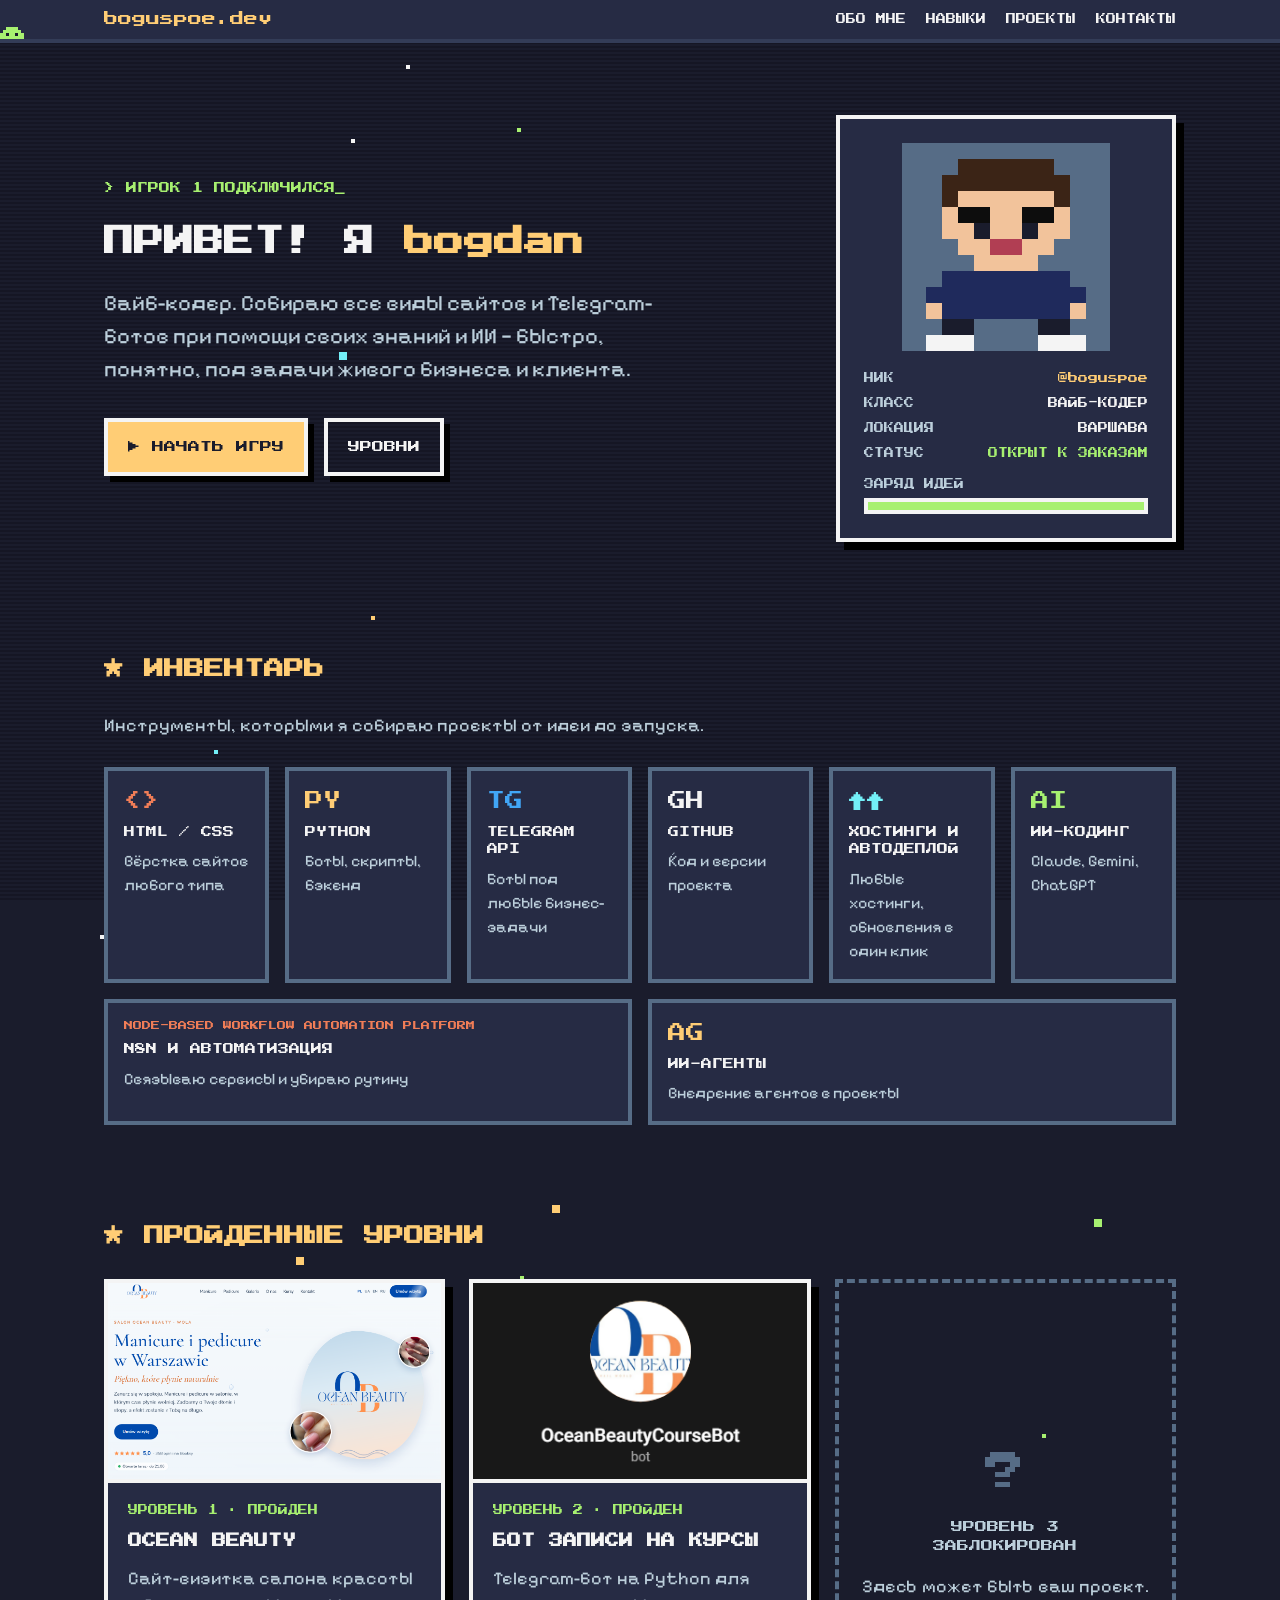
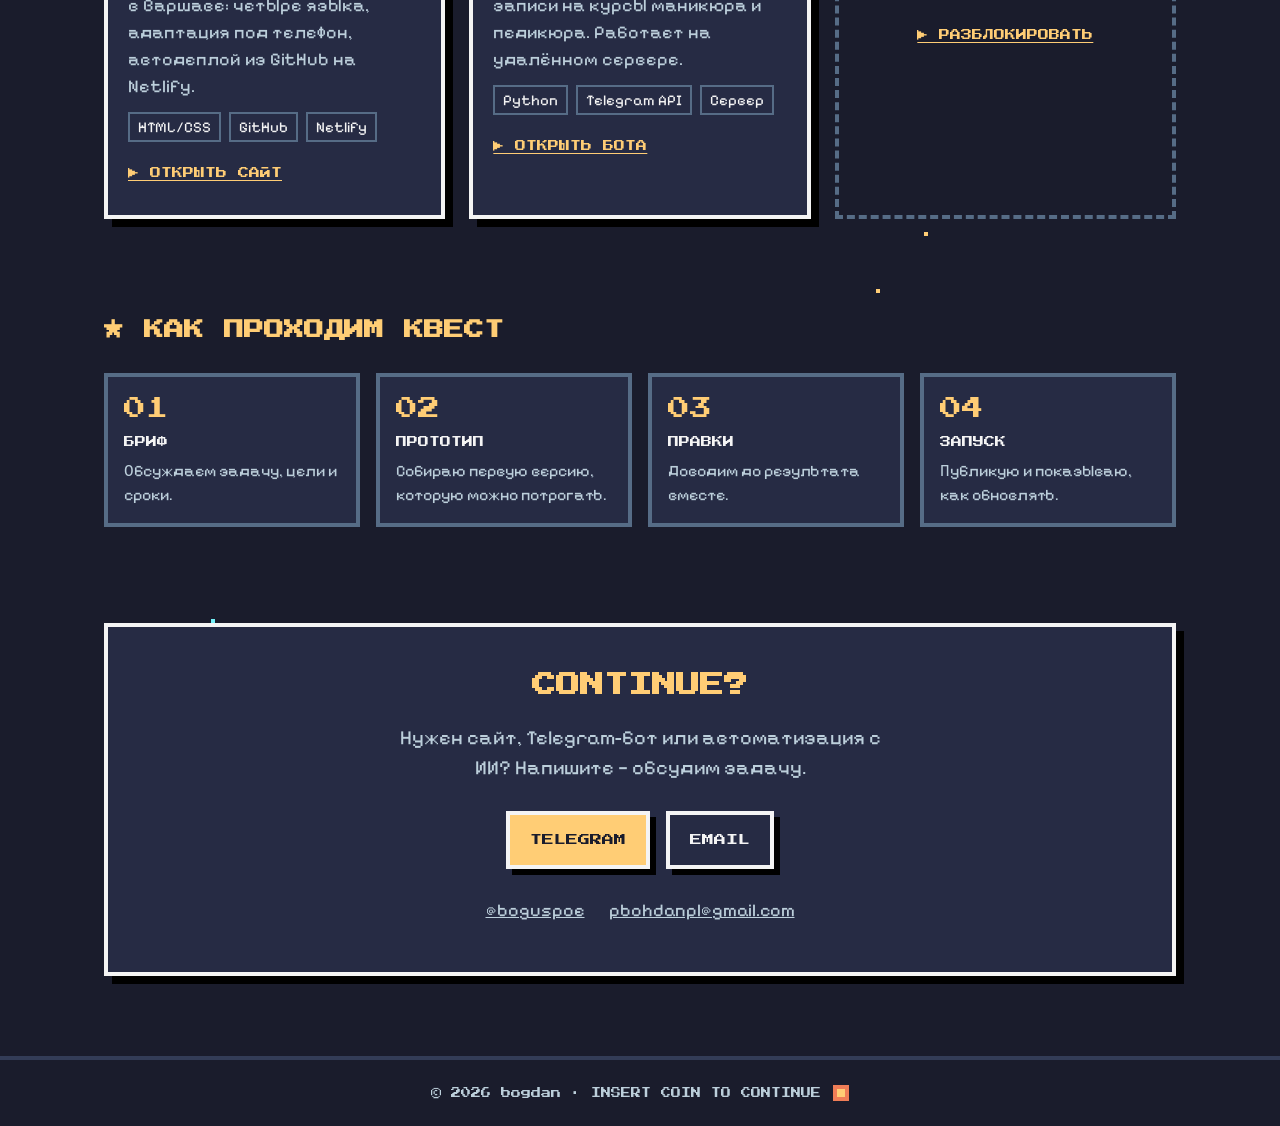
==== index.html @ fff96cc3 "Полоски фона под текстом, светлее второстепенный текст Co-Authored-By: Claude Opus 5.5 <noreply@anth" ====
<!doctype html>
<html lang="ru">
<head>
<meta charset="utf-8">
<meta name="viewport" content="width=device-width, initial-scale=1">
<title>boguspoe.dev — сайты, Telegram-боты и ИИ-автоматизация</title>
<meta name="description" content="bogdan, вайб-кодер. Сайты любого типа, Telegram-боты, n8n-автоматизация и внедрение ИИ-агентов в проекты.">
<meta property="og:title" content="boguspoe.dev — сайты, Telegram-боты и ИИ-автоматизация">
<meta property="og:description" content="Вайб-кодер bogdan: сайты, Telegram-боты, n8n и ИИ-агенты под задачи бизнеса.">
<meta name="theme-color" content="#1a1c2c">
<link rel="icon" href="data:image/svg+xml,%3Csvg xmlns='http://www.w3.org/2000/svg' viewBox='0 0 8 8' shape-rendering='crispEdges'%3E%3Crect width='8' height='8' fill='%231a1c2c'/%3E%3Crect x='2' y='1' width='4' height='2' fill='%233b2416'/%3E%3Crect x='2' y='3' width='4' height='2' fill='%23f2c39b'/%3E%3Crect x='3' y='3' width='1' height='1' fill='%231a1c2c'/%3E%3Crect x='5' y='3' width='1' height='1' fill='%231a1c2c'/%3E%3Crect x='1' y='5' width='6' height='3' fill='%231f2a5c'/%3E%3C/svg%3E">
<link rel="preconnect" href="https://fonts.googleapis.com">
<link rel="preconnect" href="https://fonts.gstatic.com" crossorigin>
<link href="https://fonts.googleapis.com/css2?family=Press+Start+2P&family=Pixelify+Sans:wght@400;600&display=swap" rel="stylesheet">
<style>
:root{
  --bg:#1a1c2c; --panel:#262b44; --line:#333c57; --slate:#566c86;
  --text:#f4f4f4; --muted:#bccfdb; --accent:#ffcd75; --green:#a7f070;
  --pixel:'Press Start 2P', monospace;
}
*{box-sizing:border-box}
html{scroll-behavior:smooth}
body{margin:0;background:var(--bg);color:var(--text);font-family:'Pixelify Sans',monospace;font-size:18px;line-height:1.5;-webkit-font-smoothing:none}
a{color:inherit}
.page{position:relative;overflow:hidden;min-height:100vh}
.px{font-family:var(--pixel)}
.wrap{max-width:1120px;margin:0 auto;padding:0 24px}

/* фон: звёзды и ЭЛТ-полоски */
.stars{position:absolute;inset:0;pointer-events:none;z-index:0}
.stars i{position:absolute;display:block;animation:px-twinkle 2s steps(1) infinite}
.scan{position:fixed;inset:0;pointer-events:none;z-index:0;background:repeating-linear-gradient(0deg,rgba(0,0,0,.18) 0,rgba(0,0,0,.18) 2px,transparent 2px,transparent 4px)}

/* шапка */
header{position:relative;z-index:1;border-bottom:4px solid var(--line);background:var(--panel);overflow:hidden}
nav{display:flex;flex-wrap:wrap;align-items:center;justify-content:space-between;gap:12px 24px;padding-top:16px;padding-bottom:16px}
.logo{font-family:var(--pixel);font-size:14px;color:var(--accent);text-decoration:none}
.menu{display:flex;flex-wrap:wrap;gap:4px 20px;font-family:var(--pixel);font-size:10px}
.menu a{text-decoration:none;padding:12px 0}
.menu a:hover{color:var(--accent)}
.slime{position:absolute;left:0;bottom:0;width:24px;height:12px;display:grid;grid-template-columns:repeat(8,1fr);grid-template-rows:repeat(4,1fr);animation:px-walk 14s steps(140) infinite}

main{position:relative;z-index:1}
section{padding:48px 0}
h2{margin:0 0 28px;font-family:var(--pixel);font-size:20px;line-height:1.5;color:var(--accent)}
.lead{margin:0 0 28px;color:var(--muted);max-width:640px}

/* герой */
.hero{display:flex;flex-wrap:wrap;align-items:center;gap:48px;padding:72px 0 64px}
.hero-text{flex:1 1 340px;min-width:0;display:flex;flex-direction:column;gap:24px}
.hello{margin:0;font-family:var(--pixel);font-size:11px;color:var(--green)}
h1{margin:0;font-family:var(--pixel);font-size:30px;line-height:1.4}
h1 span{color:var(--accent)}
.intro{margin:0;font-size:22px;color:var(--muted);max-width:560px}
.btns{display:flex;flex-wrap:wrap;gap:16px;padding-top:8px}
.btn{display:inline-block;font-family:var(--pixel);font-size:12px;padding:16px 20px;text-decoration:none;border:4px solid var(--text);box-shadow:6px 6px 0 #000;color:var(--text);transition:none}
.btn.primary{background:var(--accent);color:var(--bg)}
.btn:hover,.btn:focus-visible{transform:translate(-3px,-3px);box-shadow:9px 9px 0 #000}
.btn:active{transform:translate(4px,4px);box-shadow:2px 2px 0 #000}
.blink{animation:px-blink 1s steps(1) infinite}

/* карточка персонажа */
.char{flex:0 1 340px;min-width:260px;background:var(--panel);border:4px solid var(--text);box-shadow:8px 8px 0 #000;padding:24px;display:flex;flex-direction:column;align-items:center;gap:20px}
.avatar-frame{background:var(--slate);padding:16px 8px 0;overflow:hidden}
.avatar{width:192px;height:192px;display:grid;grid-template-columns:repeat(12,1fr);grid-template-rows:repeat(12,1fr);animation:px-bob 1.2s steps(1) infinite}
.stats{width:100%;display:flex;flex-direction:column;gap:10px;font-family:var(--pixel);font-size:10px}
.stat{display:flex;justify-content:space-between;gap:8px}
.stat .k{color:var(--muted)}
.stat a{color:var(--accent);text-decoration:none}
.bar{height:16px;border:4px solid var(--text);background:var(--bg)}
.bar div{height:100%;background:var(--green);animation:px-fill 6s steps(12) infinite}

/* сетки карточек */
.row{display:flex;flex-wrap:wrap;gap:16px}
.skill{flex:1 1 160px;background:var(--panel);border:4px solid var(--slate);padding:16px;display:flex;flex-direction:column;gap:8px}
.skill .ic{font-family:var(--pixel);font-size:18px;line-height:1.6}
.skill .ic.small{font-size:9px}
.skill .nm{font-family:var(--pixel);font-size:11px;line-height:1.6}
.skill .ds{font-size:16px;color:var(--muted)}

.projects{display:flex;flex-wrap:wrap;gap:24px}
.card{flex:1 1 300px;min-width:0;background:var(--panel);border:4px solid var(--text);box-shadow:8px 8px 0 #000;display:flex;flex-direction:column}
.card:hover{transform:translate(-4px,-4px);box-shadow:12px 12px 0 #000}
.card img{display:block;width:100%;height:200px;border-bottom:4px solid var(--text)}
.card .body{padding:20px;display:flex;flex-direction:column;gap:12px}
.lvl{font-family:var(--pixel);font-size:10px;color:var(--green)}
h3{margin:0;font-family:var(--pixel);font-size:14px;line-height:1.6}
.card p{margin:0;color:var(--muted)}
.tags{display:flex;flex-wrap:wrap;gap:8px;font-size:15px}
.tags span{border:2px solid var(--slate);padding:2px 8px}
.go{font-family:var(--pixel);font-size:11px;color:var(--accent);padding:12px 0}
.locked{flex:1 1 300px;min-width:0;border:4px dashed var(--slate);display:flex;flex-direction:column;align-items:center;justify-content:center;gap:16px;padding:32px 20px;text-align:center;min-height:280px}
.locked .q{font-family:var(--pixel);font-size:40px;color:var(--slate)}
.locked .t{font-family:var(--pixel);font-size:12px;color:var(--muted);line-height:1.6}
.locked p{margin:0;color:var(--muted)}

.steps{margin:0;padding:0;list-style:none}
.step{flex:1 1 220px;background:var(--panel);border:4px solid var(--slate);padding:16px;display:flex;flex-direction:column;gap:8px}
.step .n{font-family:var(--pixel);font-size:22px;color:var(--accent)}
.step .nm{font-family:var(--pixel);font-size:11px;line-height:1.6}
.step .ds{font-size:16px;color:var(--muted)}

/* контакты */
.contact{padding:48px 0 80px}
.contact-box{background:var(--panel);border:4px solid var(--text);box-shadow:8px 8px 0 #000;padding:40px 24px;display:flex;flex-direction:column;align-items:center;gap:20px;text-align:center}
.contact-box h2{margin:0;font-size:24px}
.contact-box p{margin:0;font-size:20px;color:var(--muted);max-width:520px}
.handles{display:flex;flex-wrap:wrap;justify-content:center;gap:4px 24px;font-size:18px}
.handles a{color:var(--muted);padding:8px 0;word-break:break-all}

footer{position:relative;z-index:1;border-top:4px solid var(--line);padding:24px;display:flex;flex-wrap:wrap;align-items:center;justify-content:center;gap:12px;text-align:center;font-family:var(--pixel);font-size:10px;color:var(--muted);line-height:1.8}
.coin{display:inline-block;width:16px;height:16px;background:var(--accent);border:4px solid #ef7d57;animation:px-coin .8s steps(1) infinite}

@keyframes px-blink{0%{opacity:1}50%{opacity:0}}
@keyframes px-bob{0%{transform:translateY(0)}50%{transform:translateY(-8px)}}
@keyframes px-twinkle{0%{opacity:.15}50%{opacity:1}}
@keyframes px-fill{0%{width:0}70%{width:100%}100%{width:100%}}
@keyframes px-coin{0%{transform:scaleX(1)}25%{transform:scaleX(.5)}50%{transform:scaleX(.15)}75%{transform:scaleX(.5)}}
@keyframes px-walk{0%{transform:translateX(-80px)}100%{transform:translateX(calc(100vw + 80px))}}

@media (max-width:600px){
  nav{gap:4px;padding-top:12px;padding-bottom:4px}
  .menu{width:100%;flex-wrap:nowrap;justify-content:space-between;gap:8px;font-size:9px}
  .menu a{padding:14px 0;white-space:nowrap}
  h1{font-size:22px}
  h2{font-size:16px}
  .contact-box h2{font-size:20px}
  .hero{padding:48px 0 40px;gap:36px}
  .char{min-width:0;width:100%}
}
@media (max-width:360px){
  .menu{font-size:8px;gap:4px}
}
@media (prefers-reduced-motion:reduce){
  *{animation:none !important}
  html{scroll-behavior:auto}
}
</style>
</head>
<body>
<div class="page">
  <div class="scan" aria-hidden="true"></div>
  <div class="stars" id="stars" aria-hidden="true"></div>

  <header>
    <nav class="wrap" aria-label="Основное меню">
      <a href="#top" class="logo">boguspoe.dev</a>
      <div class="menu">
        <a href="#about">ОБО МНЕ</a>
        <a href="#skills">НАВЫКИ</a>
        <a href="#projects">ПРОЕКТЫ</a>
        <a href="#contact">КОНТАКТЫ</a>
      </div>
    </nav>
    <div class="slime" id="slime" aria-hidden="true"></div>
  </header>

  <main id="top" class="wrap">

    <section id="about" class="hero">
      <div class="hero-text">
        <p class="hello">&gt; ИГРОК 1 ПОДКЛЮЧИЛСЯ<span class="blink">_</span></p>
        <h1>ПРИВЕТ! Я <span>bogdan</span></h1>
        <p class="intro">Вайб-кодер. Собираю все виды сайтов и Telegram-ботов при помощи своих знаний и ИИ — быстро, понятно, под задачи живого бизнеса и клиента.</p>
        <div class="btns">
          <a href="#contact" class="btn primary"><span class="blink" style="animation-duration:.8s">▶</span> НАЧАТЬ ИГРУ</a>
          <a href="#projects" class="btn">УРОВНИ</a>
        </div>
      </div>

      <div class="char">
        <div class="avatar-frame">
          <div class="avatar" id="avatar" role="img" aria-label="Пиксельный аватар bogdan"></div>
        </div>
        <div class="stats">
          <div class="stat"><span class="k">НИК</span><a href="https://t.me/boguspoe">@boguspoe</a></div>
          <div class="stat"><span class="k">КЛАСС</span><span>ВАЙБ-КОДЕР</span></div>
          <div class="stat"><span class="k">ЛОКАЦИЯ</span><span>ВАРШАВА</span></div>
          <div class="stat"><span class="k">СТАТУС</span><span style="color:var(--green)">ОТКРЫТ К ЗАКАЗАМ</span></div>
          <div style="display:flex;flex-direction:column;gap:6px;padding-top:6px">
            <span class="k" style="color:var(--muted)">ЗАРЯД ИДЕЙ</span>
            <div class="bar"><div></div></div>
          </div>
        </div>
      </div>
    </section>

    <section id="skills">
      <h2>★ ИНВЕНТАРЬ</h2>
      <p class="lead">Инструменты, которыми я собираю проекты от идеи до запуска.</p>
      <div class="row">
        <div class="skill"><span class="ic" style="color:#ef7d57" aria-hidden="true">&lt;&gt;</span><span class="nm">HTML / CSS</span><span class="ds">Вёрстка сайтов любого типа</span></div>
        <div class="skill"><span class="ic" style="color:#ffcd75" aria-hidden="true">PY</span><span class="nm">PYTHON</span><span class="ds">Боты, скрипты, бэкенд</span></div>
        <div class="skill"><span class="ic" style="color:#41a6f6" aria-hidden="true">TG</span><span class="nm">TELEGRAM API</span><span class="ds">Боты под любые бизнес-задачи</span></div>
        <div class="skill"><span class="ic" style="color:#f4f4f4" aria-hidden="true">GH</span><span class="nm">GITHUB</span><span class="ds">Код и версии проекта</span></div>
        <div class="skill"><span class="ic" style="color:#73eff7" aria-hidden="true">↑↑</span><span class="nm">ХОСТИНГИ И АВТОДЕПЛОЙ</span><span class="ds">Любые хостинги, обновления в один клик</span></div>
        <div class="skill"><span class="ic" style="color:#a7f070" aria-hidden="true">AI</span><span class="nm">ИИ-КОДИНГ</span><span class="ds">Claude, Gemini, ChatGPT</span></div>
        <div class="skill"><span class="ic small" style="color:#ef7d57" aria-hidden="true">NODE-BASED WORKFLOW AUTOMATION PLATFORM</span><span class="nm">N8N И АВТОМАТИЗАЦИЯ</span><span class="ds">Связываю сервисы и убираю рутину</span></div>
        <div class="skill"><span class="ic" style="color:#ffcd75" aria-hidden="true">AG</span><span class="nm">ИИ-АГЕНТЫ</span><span class="ds">Внедрение агентов в проекты</span></div>
      </div>
    </section>

    <section id="projects">
      <h2>★ ПРОЙДЕННЫЕ УРОВНИ</h2>
      <div class="projects">
        <article class="card">
          <img src="ocean-beauty.png" alt="Главный экран сайта Ocean Beauty" style="object-fit:cover;object-position:left top;background:#f4f4f4" loading="lazy">
          <div class="body">
            <span class="lvl">УРОВЕНЬ 1 · ПРОЙДЕН</span>
            <h3>OCEAN BEAUTY</h3>
            <p>Сайт-визитка салона красоты в Варшаве: четыре языка, адаптация под телефон, автодеплой из GitHub на Netlify.</p>
            <div class="tags"><span>HTML/CSS</span><span>GitHub</span><span>Netlify</span></div>
            <a href="https://oceanbeauty.pl" class="go" target="_blank" rel="noopener">▶ ОТКРЫТЬ САЙТ</a>
          </div>
        </article>
        <article class="card">
          <img src="bot.png" alt="Профиль Telegram-бота OceanBeautyCourseBot" style="object-fit:contain;background:#181818" loading="lazy">
          <div class="body">
            <span class="lvl">УРОВЕНЬ 2 · ПРОЙДЕН</span>
            <h3>БОТ ЗАПИСИ НА КУРСЫ</h3>
            <p>Telegram-бот на Python для записи на курсы маникюра и педикюра. Работает на удалённом сервере.</p>
            <div class="tags"><span>Python</span><span>Telegram API</span><span>Сервер</span></div>
            <a href="https://t.me/OceanBeautyCourseBot" class="go" target="_blank" rel="noopener">▶ ОТКРЫТЬ БОТА</a>
          </div>
        </article>
        <article class="locked">
          <span class="q" aria-hidden="true">?</span>
          <span class="t">УРОВЕНЬ 3<br>ЗАБЛОКИРОВАН</span>
          <p>Здесь может быть ваш проект.</p>
          <a href="#contact" class="go">▶ РАЗБЛОКИРОВАТЬ</a>
        </article>
      </div>
    </section>

    <section>
      <h2>★ КАК ПРОХОДИМ КВЕСТ</h2>
      <ol class="steps row">
        <li class="step"><span class="n">01</span><span class="nm">БРИФ</span><span class="ds">Обсуждаем задачу, цели и сроки.</span></li>
        <li class="step"><span class="n">02</span><span class="nm">ПРОТОТИП</span><span class="ds">Собираю первую версию, которую можно потрогать.</span></li>
        <li class="step"><span class="n">03</span><span class="nm">ПРАВКИ</span><span class="ds">Доводим до результата вместе.</span></li>
        <li class="step"><span class="n">04</span><span class="nm">ЗАПУСК</span><span class="ds">Публикую и показываю, как обновлять.</span></li>
      </ol>
    </section>

    <section id="contact" class="contact">
      <div class="contact-box">
        <h2>CONTINUE?</h2>
        <p>Нужен сайт, Telegram-бот или автоматизация с ИИ? Напишите — обсудим задачу.</p>
        <div class="btns" style="justify-content:center">
          <a href="https://t.me/boguspoe" class="btn primary" target="_blank" rel="noopener">TELEGRAM</a>
          <a href="mailto:pbohdanpl@gmail.com" class="btn">EMAIL</a>
        </div>
        <div class="handles">
          <a href="https://t.me/boguspoe" target="_blank" rel="noopener">@boguspoe</a>
          <a href="mailto:pbohdanpl@gmail.com">pbohdanpl@gmail.com</a>
        </div>
      </div>
    </section>

  </main>

  <footer>
    <span>© 2026 bogdan · INSERT COIN TO CONTINUE</span>
    <span class="coin" aria-hidden="true"></span>
  </footer>
</div>

<script>
(function () {
  function paint(el, map, pal) {
    var cells = [];
    map.forEach(function (row) {
      row.split('').forEach(function (ch) {
        var d = document.createElement('div');
        d.style.background = pal[ch];
        d.dataset.ch = ch;
        el.appendChild(d);
        cells.push(d);
      });
    });
    return cells;
  }

  // аватар
  var skin = '#f2c39b';
  var avatarCells = paint(document.getElementById('avatar'), [
    '...HHHHHH...',
    '..HHHHHHHH..',
    '..HSSSSSSH..',
    '..SKKSSKKS..',
    '..SSESSESS..',
    '...SSMMSS...',
    '....SSSS....',
    '..BBBBBBBB..',
    '.BBBBBBBBBB.',
    '.SBBBBBBBBS.',
    '..LL....LL..',
    '.WWW....WWW.'
  ], { '.': 'transparent', H: '#3b2416', K: '#0d0d0d', S: skin, E: '#1a1c2c', M: '#b13e53', B: '#1f2a5c', L: '#1a1c2c', W: '#f4f4f4' });

  // моргание
  var eyes = avatarCells.filter(function (c) { return c.dataset.ch === 'E'; });
  var reduce = window.matchMedia && window.matchMedia('(prefers-reduced-motion: reduce)').matches;
  if (!reduce) {
    setInterval(function () {
      eyes.forEach(function (c) { c.style.background = skin; });
      setTimeout(function () { eyes.forEach(function (c) { c.style.background = '#1a1c2c'; }); }, 160);
    }, 3200);
  }

  // слайм
  paint(document.getElementById('slime'), ['..GGGG..', '.GGGGGG.', 'GGEGGEGG', 'GGGGGGGG'],
    { '.': 'transparent', G: '#a7f070', E: '#1a1c2c' });

  // звёзды
  var stars = document.getElementById('stars');
  var colors = ['#f4f4f4', '#ffcd75', '#73eff7', '#a7f070'];
  var seed = 7;
  function rnd() { seed = (seed * 9301 + 49297) % 233280; return seed / 233280; }
  for (var i = 0; i < 28; i++) {
    var s = document.createElement('i');
    var size = rnd() > 0.7 ? 8 : 4;
    s.style.top = (rnd() * 98).toFixed(1) + '%';
    s.style.left = (rnd() * 98).toFixed(1) + '%';
    s.style.width = s.style.height = size + 'px';
    s.style.background = colors[i % 4];
    s.style.animationDuration = (1.2 + rnd() * 2).toFixed(1) + 's';
    s.style.animationDelay = (rnd() * 2).toFixed(1) + 's';
    stars.appendChild(s);
  }
})();
</script>
</body>
</html>
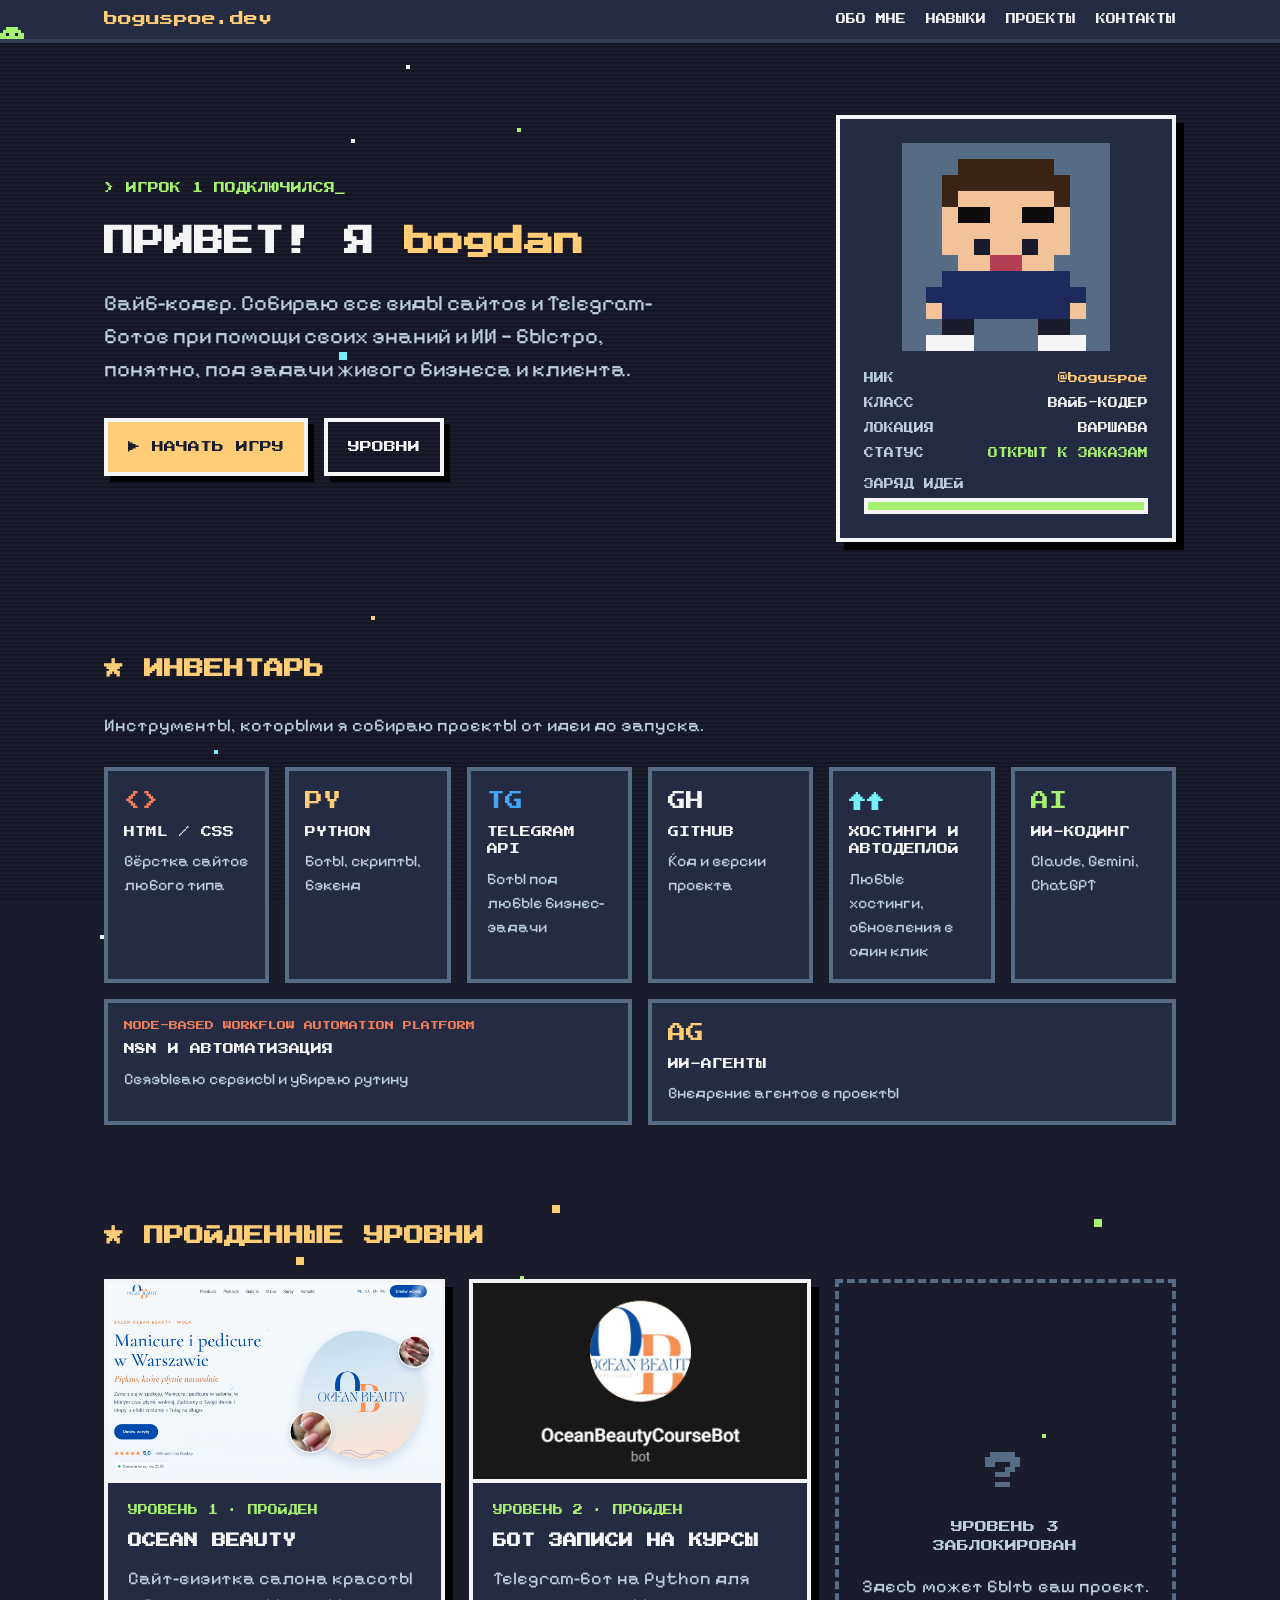
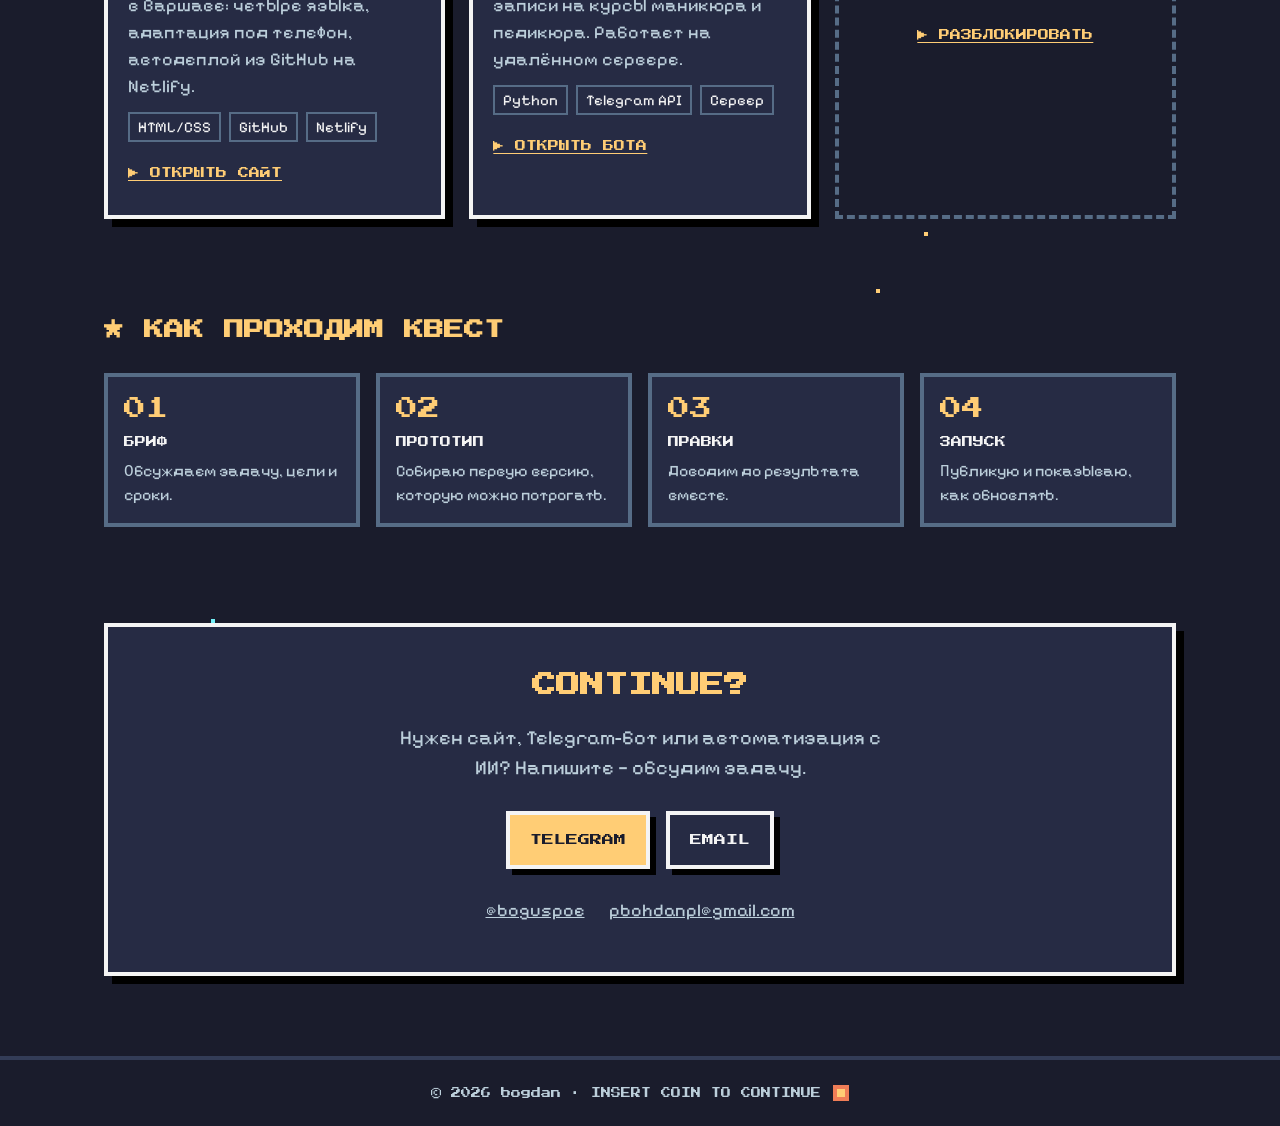
==== commit ab24e9a0: "Аватар: брови отделены от глаз Co-Authored-By: Claude Opus 5.5 <noreply@anthropic.com> Claude-Sessio" ====
--- a/index.html
+++ b/index.html
@@ -65,7 +65,8 @@
 .avatar{width:192px;height:192px;display:grid;grid-template-columns:repeat(12,1fr);grid-template-rows:repeat(12,1fr);animation:px-bob 1.2s steps(1) infinite}
 .stats{width:100%;display:flex;flex-direction:column;gap:10px;font-family:var(--pixel);font-size:10px}
 .stat{display:flex;justify-content:space-between;gap:8px}
-.stat .k{color:var(--muted)}
+.stat .k{color:var(--muted);flex:none}
+.stat > :last-child{text-align:right}
 .stat a{color:var(--accent);text-decoration:none}
 .bar{height:16px;border:4px solid var(--text);background:var(--bg)}
 .bar div{height:100%;background:var(--green);animation:px-fill 6s steps(12) infinite}
@@ -288,9 +289,9 @@
     '..HHHHHHHH..',
     '..HSSSSSSH..',
     '..SKKSSKKS..',
+    '..SSSSSSSS..',
     '..SSESSESS..',
     '...SSMMSS...',
-    '....SSSS....',
     '..BBBBBBBB..',
     '.BBBBBBBBBB.',
     '.SBBBBBBBBS.',
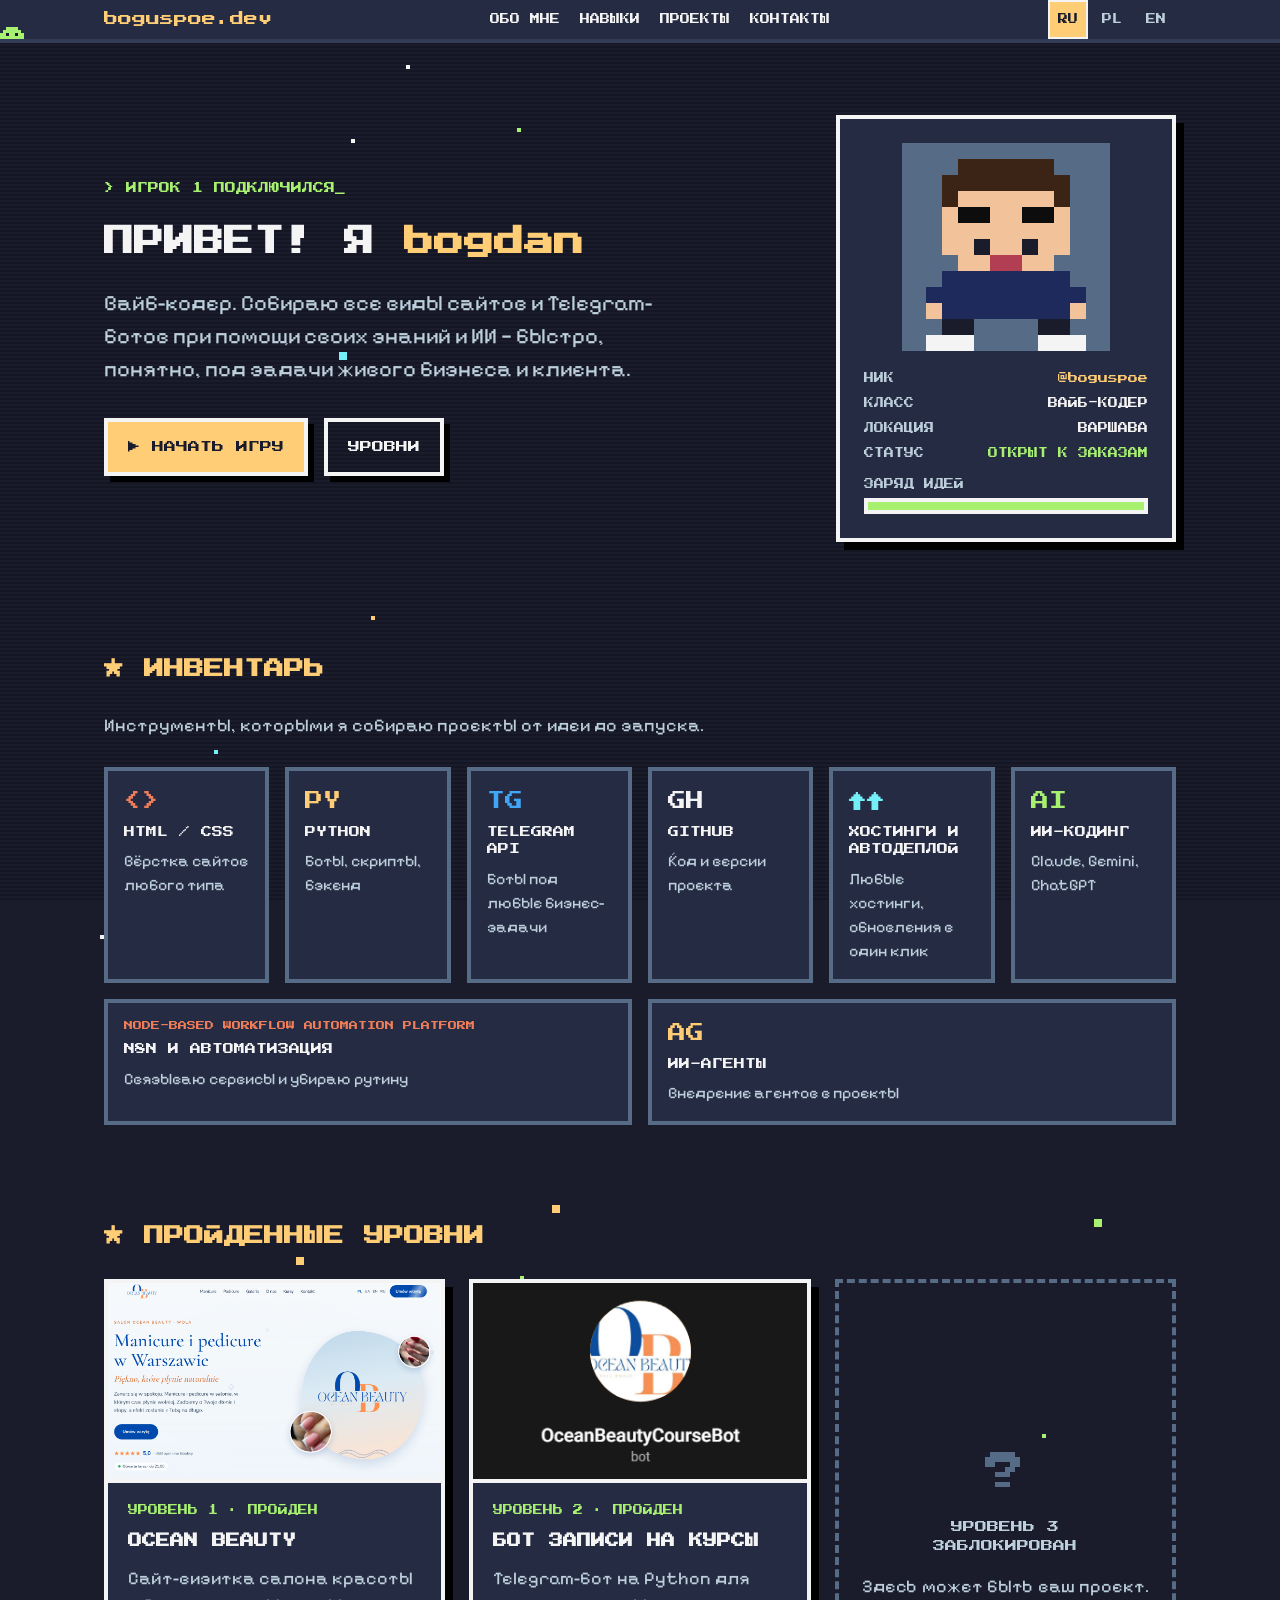
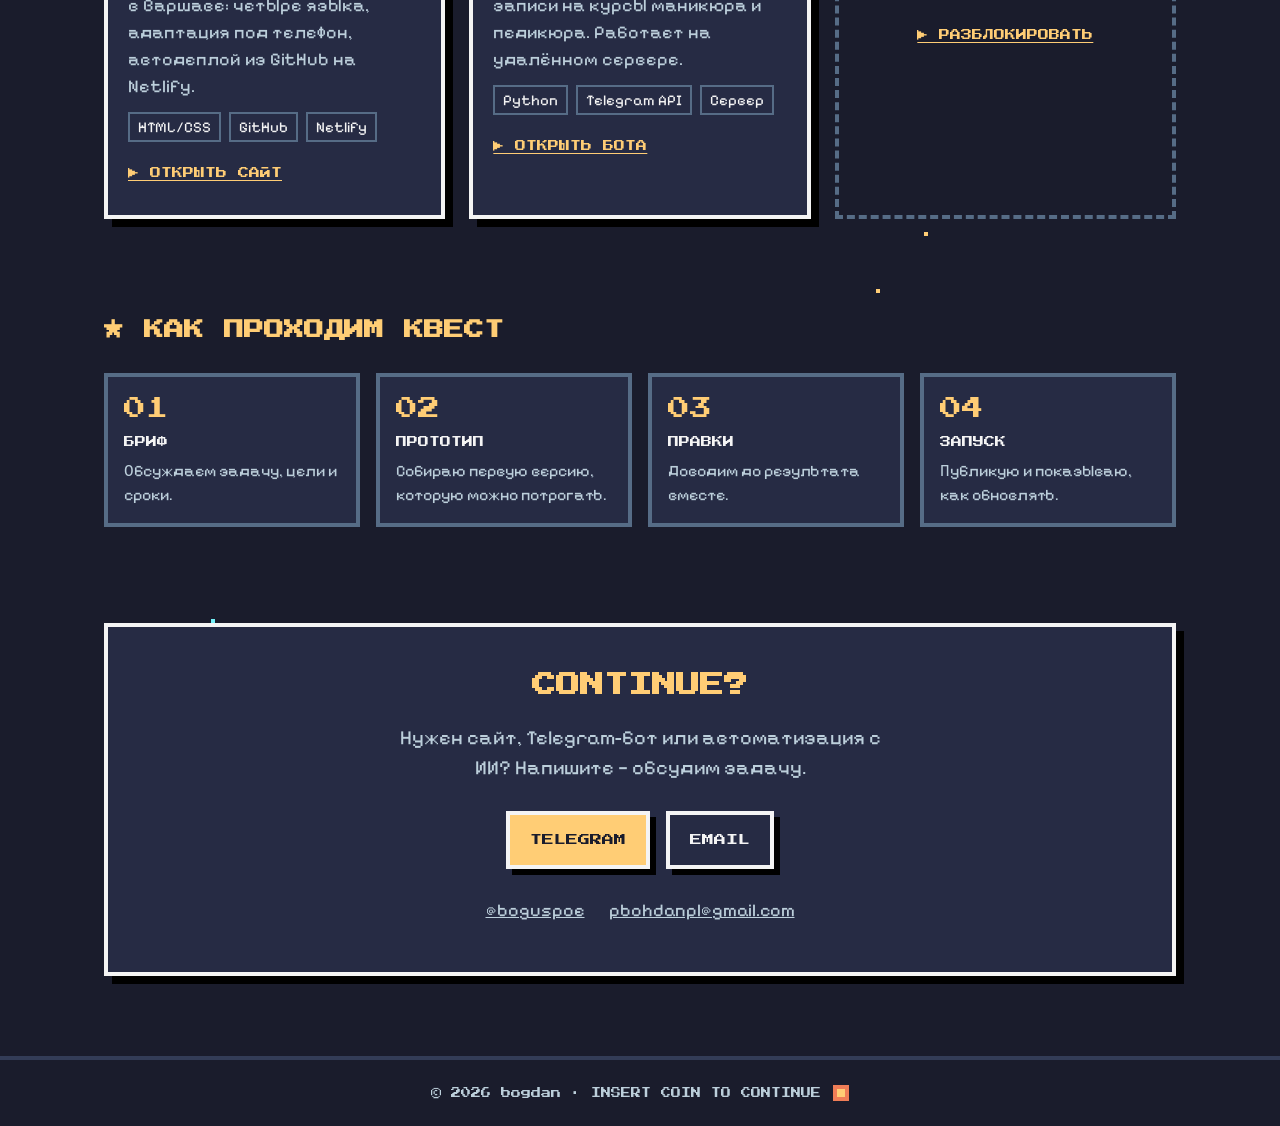
==== commit b9424f91: "Польская и английская версии, превью для ссылок, страница 404, код Konami Co-Authored-By: Claude Opu" ====
--- a/index.html
+++ b/index.html
@@ -4,141 +4,30 @@
 <meta charset="utf-8">
 <meta name="viewport" content="width=device-width, initial-scale=1">
 <title>boguspoe.dev — сайты, Telegram-боты и ИИ-автоматизация</title>
-<meta name="description" content="bogdan, вайб-кодер. Сайты любого типа, Telegram-боты, n8n-автоматизация и внедрение ИИ-агентов в проекты.">
+<meta name="description" content="bogdan, вайб-кодер из Варшавы. Сайты любого типа, Telegram-боты, n8n-автоматизация и внедрение ИИ-агентов в проекты.">
+<link rel="canonical" href="https://boguspoe.dev/">
+<link rel="alternate" hreflang="ru" href="https://boguspoe.dev/">
+<link rel="alternate" hreflang="pl" href="https://boguspoe.dev/pl/">
+<link rel="alternate" hreflang="en" href="https://boguspoe.dev/en/">
+<link rel="alternate" hreflang="x-default" href="https://boguspoe.dev/">
+<meta property="og:type" content="website">
+<meta property="og:url" content="https://boguspoe.dev/">
 <meta property="og:title" content="boguspoe.dev — сайты, Telegram-боты и ИИ-автоматизация">
 <meta property="og:description" content="Вайб-кодер bogdan: сайты, Telegram-боты, n8n и ИИ-агенты под задачи бизнеса.">
+<meta property="og:locale" content="ru_RU">
+<meta property="og:image" content="https://boguspoe.dev/og.png">
+<meta property="og:image:width" content="1200">
+<meta property="og:image:height" content="630">
+<meta property="og:image:alt" content="boguspoe.dev">
+<meta name="twitter:card" content="summary_large_image">
 <meta name="theme-color" content="#1a1c2c">
 <link rel="icon" href="data:image/svg+xml,%3Csvg xmlns='http://www.w3.org/2000/svg' viewBox='0 0 8 8' shape-rendering='crispEdges'%3E%3Crect width='8' height='8' fill='%231a1c2c'/%3E%3Crect x='2' y='1' width='4' height='2' fill='%233b2416'/%3E%3Crect x='2' y='3' width='4' height='2' fill='%23f2c39b'/%3E%3Crect x='3' y='3' width='1' height='1' fill='%231a1c2c'/%3E%3Crect x='5' y='3' width='1' height='1' fill='%231a1c2c'/%3E%3Crect x='1' y='5' width='6' height='3' fill='%231f2a5c'/%3E%3C/svg%3E">
 <link rel="preconnect" href="https://fonts.googleapis.com">
 <link rel="preconnect" href="https://fonts.gstatic.com" crossorigin>
 <link href="https://fonts.googleapis.com/css2?family=Press+Start+2P&family=Pixelify+Sans:wght@400;600&display=swap" rel="stylesheet">
-<style>
-:root{
-  --bg:#1a1c2c; --panel:#262b44; --line:#333c57; --slate:#566c86;
-  --text:#f4f4f4; --muted:#bccfdb; --accent:#ffcd75; --green:#a7f070;
-  --pixel:'Press Start 2P', monospace;
-}
-*{box-sizing:border-box}
-html{scroll-behavior:smooth}
-body{margin:0;background:var(--bg);color:var(--text);font-family:'Pixelify Sans',monospace;font-size:18px;line-height:1.5;-webkit-font-smoothing:none}
-a{color:inherit}
-.page{position:relative;overflow:hidden;min-height:100vh}
-.px{font-family:var(--pixel)}
-.wrap{max-width:1120px;margin:0 auto;padding:0 24px}
-
-/* фон: звёзды и ЭЛТ-полоски */
-.stars{position:absolute;inset:0;pointer-events:none;z-index:0}
-.stars i{position:absolute;display:block;animation:px-twinkle 2s steps(1) infinite}
-.scan{position:fixed;inset:0;pointer-events:none;z-index:0;background:repeating-linear-gradient(0deg,rgba(0,0,0,.18) 0,rgba(0,0,0,.18) 2px,transparent 2px,transparent 4px)}
-
-/* шапка */
-header{position:relative;z-index:1;border-bottom:4px solid var(--line);background:var(--panel);overflow:hidden}
-nav{display:flex;flex-wrap:wrap;align-items:center;justify-content:space-between;gap:12px 24px;padding-top:16px;padding-bottom:16px}
-.logo{font-family:var(--pixel);font-size:14px;color:var(--accent);text-decoration:none}
-.menu{display:flex;flex-wrap:wrap;gap:4px 20px;font-family:var(--pixel);font-size:10px}
-.menu a{text-decoration:none;padding:12px 0}
-.menu a:hover{color:var(--accent)}
-.slime{position:absolute;left:0;bottom:0;width:24px;height:12px;display:grid;grid-template-columns:repeat(8,1fr);grid-template-rows:repeat(4,1fr);animation:px-walk 14s steps(140) infinite}
-
-main{position:relative;z-index:1}
-section{padding:48px 0}
-h2{margin:0 0 28px;font-family:var(--pixel);font-size:20px;line-height:1.5;color:var(--accent)}
-.lead{margin:0 0 28px;color:var(--muted);max-width:640px}
-
-/* герой */
-.hero{display:flex;flex-wrap:wrap;align-items:center;gap:48px;padding:72px 0 64px}
-.hero-text{flex:1 1 340px;min-width:0;display:flex;flex-direction:column;gap:24px}
-.hello{margin:0;font-family:var(--pixel);font-size:11px;color:var(--green)}
-h1{margin:0;font-family:var(--pixel);font-size:30px;line-height:1.4}
-h1 span{color:var(--accent)}
-.intro{margin:0;font-size:22px;color:var(--muted);max-width:560px}
-.btns{display:flex;flex-wrap:wrap;gap:16px;padding-top:8px}
-.btn{display:inline-block;font-family:var(--pixel);font-size:12px;padding:16px 20px;text-decoration:none;border:4px solid var(--text);box-shadow:6px 6px 0 #000;color:var(--text);transition:none}
-.btn.primary{background:var(--accent);color:var(--bg)}
-.btn:hover,.btn:focus-visible{transform:translate(-3px,-3px);box-shadow:9px 9px 0 #000}
-.btn:active{transform:translate(4px,4px);box-shadow:2px 2px 0 #000}
-.blink{animation:px-blink 1s steps(1) infinite}
-
-/* карточка персонажа */
-.char{flex:0 1 340px;min-width:260px;background:var(--panel);border:4px solid var(--text);box-shadow:8px 8px 0 #000;padding:24px;display:flex;flex-direction:column;align-items:center;gap:20px}
-.avatar-frame{background:var(--slate);padding:16px 8px 0;overflow:hidden}
-.avatar{width:192px;height:192px;display:grid;grid-template-columns:repeat(12,1fr);grid-template-rows:repeat(12,1fr);animation:px-bob 1.2s steps(1) infinite}
-.stats{width:100%;display:flex;flex-direction:column;gap:10px;font-family:var(--pixel);font-size:10px}
-.stat{display:flex;justify-content:space-between;gap:8px}
-.stat .k{color:var(--muted);flex:none}
-.stat > :last-child{text-align:right}
-.stat a{color:var(--accent);text-decoration:none}
-.bar{height:16px;border:4px solid var(--text);background:var(--bg)}
-.bar div{height:100%;background:var(--green);animation:px-fill 6s steps(12) infinite}
-
-/* сетки карточек */
-.row{display:flex;flex-wrap:wrap;gap:16px}
-.skill{flex:1 1 160px;background:var(--panel);border:4px solid var(--slate);padding:16px;display:flex;flex-direction:column;gap:8px}
-.skill .ic{font-family:var(--pixel);font-size:18px;line-height:1.6}
-.skill .ic.small{font-size:9px}
-.skill .nm{font-family:var(--pixel);font-size:11px;line-height:1.6}
-.skill .ds{font-size:16px;color:var(--muted)}
-
-.projects{display:flex;flex-wrap:wrap;gap:24px}
-.card{flex:1 1 300px;min-width:0;background:var(--panel);border:4px solid var(--text);box-shadow:8px 8px 0 #000;display:flex;flex-direction:column}
-.card:hover{transform:translate(-4px,-4px);box-shadow:12px 12px 0 #000}
-.card img{display:block;width:100%;height:200px;border-bottom:4px solid var(--text)}
-.card .body{padding:20px;display:flex;flex-direction:column;gap:12px}
-.lvl{font-family:var(--pixel);font-size:10px;color:var(--green)}
-h3{margin:0;font-family:var(--pixel);font-size:14px;line-height:1.6}
-.card p{margin:0;color:var(--muted)}
-.tags{display:flex;flex-wrap:wrap;gap:8px;font-size:15px}
-.tags span{border:2px solid var(--slate);padding:2px 8px}
-.go{font-family:var(--pixel);font-size:11px;color:var(--accent);padding:12px 0}
-.locked{flex:1 1 300px;min-width:0;border:4px dashed var(--slate);display:flex;flex-direction:column;align-items:center;justify-content:center;gap:16px;padding:32px 20px;text-align:center;min-height:280px}
-.locked .q{font-family:var(--pixel);font-size:40px;color:var(--slate)}
-.locked .t{font-family:var(--pixel);font-size:12px;color:var(--muted);line-height:1.6}
-.locked p{margin:0;color:var(--muted)}
-
-.steps{margin:0;padding:0;list-style:none}
-.step{flex:1 1 220px;background:var(--panel);border:4px solid var(--slate);padding:16px;display:flex;flex-direction:column;gap:8px}
-.step .n{font-family:var(--pixel);font-size:22px;color:var(--accent)}
-.step .nm{font-family:var(--pixel);font-size:11px;line-height:1.6}
-.step .ds{font-size:16px;color:var(--muted)}
-
-/* контакты */
-.contact{padding:48px 0 80px}
-.contact-box{background:var(--panel);border:4px solid var(--text);box-shadow:8px 8px 0 #000;padding:40px 24px;display:flex;flex-direction:column;align-items:center;gap:20px;text-align:center}
-.contact-box h2{margin:0;font-size:24px}
-.contact-box p{margin:0;font-size:20px;color:var(--muted);max-width:520px}
-.handles{display:flex;flex-wrap:wrap;justify-content:center;gap:4px 24px;font-size:18px}
-.handles a{color:var(--muted);padding:8px 0;word-break:break-all}
-
-footer{position:relative;z-index:1;border-top:4px solid var(--line);padding:24px;display:flex;flex-wrap:wrap;align-items:center;justify-content:center;gap:12px;text-align:center;font-family:var(--pixel);font-size:10px;color:var(--muted);line-height:1.8}
-.coin{display:inline-block;width:16px;height:16px;background:var(--accent);border:4px solid #ef7d57;animation:px-coin .8s steps(1) infinite}
-
-@keyframes px-blink{0%{opacity:1}50%{opacity:0}}
-@keyframes px-bob{0%{transform:translateY(0)}50%{transform:translateY(-8px)}}
-@keyframes px-twinkle{0%{opacity:.15}50%{opacity:1}}
-@keyframes px-fill{0%{width:0}70%{width:100%}100%{width:100%}}
-@keyframes px-coin{0%{transform:scaleX(1)}25%{transform:scaleX(.5)}50%{transform:scaleX(.15)}75%{transform:scaleX(.5)}}
-@keyframes px-walk{0%{transform:translateX(-80px)}100%{transform:translateX(calc(100vw + 80px))}}
-
-@media (max-width:600px){
-  nav{gap:4px;padding-top:12px;padding-bottom:4px}
-  .menu{width:100%;flex-wrap:nowrap;justify-content:space-between;gap:8px;font-size:9px}
-  .menu a{padding:14px 0;white-space:nowrap}
-  h1{font-size:22px}
-  h2{font-size:16px}
-  .contact-box h2{font-size:20px}
-  .hero{padding:48px 0 40px;gap:36px}
-  .char{min-width:0;width:100%}
-}
-@media (max-width:360px){
-  .menu{font-size:8px;gap:4px}
-}
-@media (prefers-reduced-motion:reduce){
-  *{animation:none !important}
-  html{scroll-behavior:auto}
-}
-</style>
+<link rel="stylesheet" href="/style.css?v=202611021357">
 </head>
-<body>
+<body data-secret="СЕКРЕТ НАЙДЕН! +1 ЖИЗНЬ">
 <div class="page">
   <div class="scan" aria-hidden="true"></div>
   <div class="stars" id="stars" aria-hidden="true"></div>
@@ -152,6 +41,7 @@
         <a href="#projects">ПРОЕКТЫ</a>
         <a href="#contact">КОНТАКТЫ</a>
       </div>
+      <div class="langs" aria-label="Язык"><a href="/" hreflang="ru" lang="ru" aria-current="true">RU</a><a href="/pl/" hreflang="pl" lang="pl">PL</a><a href="/en/" hreflang="en" lang="en">EN</a></div>
     </nav>
     <div class="slime" id="slime" aria-hidden="true"></div>
   </header>
@@ -179,7 +69,7 @@
           <div class="stat"><span class="k">ЛОКАЦИЯ</span><span>ВАРШАВА</span></div>
           <div class="stat"><span class="k">СТАТУС</span><span style="color:var(--green)">ОТКРЫТ К ЗАКАЗАМ</span></div>
           <div style="display:flex;flex-direction:column;gap:6px;padding-top:6px">
-            <span class="k" style="color:var(--muted)">ЗАРЯД ИДЕЙ</span>
+            <span style="color:var(--muted)">ЗАРЯД ИДЕЙ</span>
             <div class="bar"><div></div></div>
           </div>
         </div>
@@ -205,7 +95,7 @@
       <h2>★ ПРОЙДЕННЫЕ УРОВНИ</h2>
       <div class="projects">
         <article class="card">
-          <img src="ocean-beauty.png" alt="Главный экран сайта Ocean Beauty" style="object-fit:cover;object-position:left top;background:#f4f4f4" loading="lazy">
+          <img src="/ocean-beauty.png" alt="Главный экран сайта Ocean Beauty" style="object-fit:cover;object-position:left top;background:#f4f4f4" loading="lazy">
           <div class="body">
             <span class="lvl">УРОВЕНЬ 1 · ПРОЙДЕН</span>
             <h3>OCEAN BEAUTY</h3>
@@ -215,7 +105,7 @@
           </div>
         </article>
         <article class="card">
-          <img src="bot.png" alt="Профиль Telegram-бота OceanBeautyCourseBot" style="object-fit:contain;background:#181818" loading="lazy">
+          <img src="/bot.png" alt="Профиль Telegram-бота OceanBeautyCourseBot" style="object-fit:contain;background:#181818" loading="lazy">
           <div class="body">
             <span class="lvl">УРОВЕНЬ 2 · ПРОЙДЕН</span>
             <h3>БОТ ЗАПИСИ НА КУРСЫ</h3>
@@ -265,71 +155,6 @@
     <span class="coin" aria-hidden="true"></span>
   </footer>
 </div>
-
-<script>
-(function () {
-  function paint(el, map, pal) {
-    var cells = [];
-    map.forEach(function (row) {
-      row.split('').forEach(function (ch) {
-        var d = document.createElement('div');
-        d.style.background = pal[ch];
-        d.dataset.ch = ch;
-        el.appendChild(d);
-        cells.push(d);
-      });
-    });
-    return cells;
-  }
-
-  // аватар
-  var skin = '#f2c39b';
-  var avatarCells = paint(document.getElementById('avatar'), [
-    '...HHHHHH...',
-    '..HHHHHHHH..',
-    '..HSSSSSSH..',
-    '..SKKSSKKS..',
-    '..SSSSSSSS..',
-    '..SSESSESS..',
-    '...SSMMSS...',
-    '..BBBBBBBB..',
-    '.BBBBBBBBBB.',
-    '.SBBBBBBBBS.',
-    '..LL....LL..',
-    '.WWW....WWW.'
-  ], { '.': 'transparent', H: '#3b2416', K: '#0d0d0d', S: skin, E: '#1a1c2c', M: '#b13e53', B: '#1f2a5c', L: '#1a1c2c', W: '#f4f4f4' });
-
-  // моргание
-  var eyes = avatarCells.filter(function (c) { return c.dataset.ch === 'E'; });
-  var reduce = window.matchMedia && window.matchMedia('(prefers-reduced-motion: reduce)').matches;
-  if (!reduce) {
-    setInterval(function () {
-      eyes.forEach(function (c) { c.style.background = skin; });
-      setTimeout(function () { eyes.forEach(function (c) { c.style.background = '#1a1c2c'; }); }, 160);
-    }, 3200);
-  }
-
-  // слайм
-  paint(document.getElementById('slime'), ['..GGGG..', '.GGGGGG.', 'GGEGGEGG', 'GGGGGGGG'],
-    { '.': 'transparent', G: '#a7f070', E: '#1a1c2c' });
-
-  // звёзды
-  var stars = document.getElementById('stars');
-  var colors = ['#f4f4f4', '#ffcd75', '#73eff7', '#a7f070'];
-  var seed = 7;
-  function rnd() { seed = (seed * 9301 + 49297) % 233280; return seed / 233280; }
-  for (var i = 0; i < 28; i++) {
-    var s = document.createElement('i');
-    var size = rnd() > 0.7 ? 8 : 4;
-    s.style.top = (rnd() * 98).toFixed(1) + '%';
-    s.style.left = (rnd() * 98).toFixed(1) + '%';
-    s.style.width = s.style.height = size + 'px';
-    s.style.background = colors[i % 4];
-    s.style.animationDuration = (1.2 + rnd() * 2).toFixed(1) + 's';
-    s.style.animationDelay = (rnd() * 2).toFixed(1) + 's';
-    stars.appendChild(s);
-  }
-})();
-</script>
+<script src="/site.js?v=202611021357"></script>
 </body>
 </html>
--- a/style.css
+++ b/style.css
@@ -0,0 +1,142 @@
+:root{
+  --bg:#1a1c2c; --panel:#262b44; --line:#333c57; --slate:#566c86;
+  --text:#f4f4f4; --muted:#bccfdb; --accent:#ffcd75; --green:#a7f070;
+  --pixel:'Press Start 2P', monospace;
+}
+*{box-sizing:border-box}
+html{scroll-behavior:smooth}
+body{margin:0;background:var(--bg);color:var(--text);font-family:'Pixelify Sans',monospace;font-size:18px;line-height:1.5;-webkit-font-smoothing:none}
+a{color:inherit}
+.page{position:relative;overflow:hidden;min-height:100vh}
+.px{font-family:var(--pixel)}
+.wrap{max-width:1120px;margin:0 auto;padding:0 24px}
+
+/* фон: звёзды и ЭЛТ-полоски */
+.stars{position:absolute;inset:0;pointer-events:none;z-index:0}
+.stars i{position:absolute;display:block;animation:px-twinkle 2s steps(1) infinite}
+.scan{position:fixed;inset:0;pointer-events:none;z-index:0;background:repeating-linear-gradient(0deg,rgba(0,0,0,.18) 0,rgba(0,0,0,.18) 2px,transparent 2px,transparent 4px)}
+
+/* шапка */
+header{position:relative;z-index:1;border-bottom:4px solid var(--line);background:var(--panel);overflow:hidden}
+nav{display:flex;flex-wrap:wrap;align-items:center;justify-content:space-between;gap:12px 24px;padding-top:16px;padding-bottom:16px}
+.logo{font-family:var(--pixel);font-size:14px;color:var(--accent);text-decoration:none}
+.menu{display:flex;flex-wrap:wrap;gap:4px 20px;font-family:var(--pixel);font-size:10px}
+.menu a{text-decoration:none;padding:12px 0}
+.menu a:hover{color:var(--accent)}
+.langs{display:flex;gap:4px;font-family:var(--pixel);font-size:10px}
+.langs a{text-decoration:none;padding:10px 8px;border:2px solid transparent;color:var(--muted)}
+.langs a:hover{color:var(--accent)}
+.langs a[aria-current="true"]{color:var(--bg);background:var(--accent);border-color:var(--text)}
+.slime{position:absolute;left:0;bottom:0;width:24px;height:12px;display:grid;grid-template-columns:repeat(8,1fr);grid-template-rows:repeat(4,1fr);animation:px-walk 14s steps(140) infinite}
+
+main{position:relative;z-index:1}
+section{padding:48px 0}
+h2{margin:0 0 28px;font-family:var(--pixel);font-size:20px;line-height:1.5;color:var(--accent)}
+.lead{margin:0 0 28px;color:var(--muted);max-width:640px}
+
+/* герой */
+.hero{display:flex;flex-wrap:wrap;align-items:center;gap:48px;padding:72px 0 64px}
+.hero-text{flex:1 1 340px;min-width:0;display:flex;flex-direction:column;gap:24px}
+.hello{margin:0;font-family:var(--pixel);font-size:11px;color:var(--green)}
+h1{margin:0;font-family:var(--pixel);font-size:30px;line-height:1.4}
+h1 span{color:var(--accent)}
+.intro{margin:0;font-size:22px;color:var(--muted);max-width:560px}
+.btns{display:flex;flex-wrap:wrap;gap:16px;padding-top:8px}
+.btn{display:inline-block;font-family:var(--pixel);font-size:12px;padding:16px 20px;text-decoration:none;border:4px solid var(--text);box-shadow:6px 6px 0 #000;color:var(--text);transition:none}
+.btn.primary{background:var(--accent);color:var(--bg)}
+.btn:hover,.btn:focus-visible{transform:translate(-3px,-3px);box-shadow:9px 9px 0 #000}
+.btn:active{transform:translate(4px,4px);box-shadow:2px 2px 0 #000}
+.blink{animation:px-blink 1s steps(1) infinite}
+
+/* карточка персонажа */
+.char{flex:0 1 340px;min-width:260px;background:var(--panel);border:4px solid var(--text);box-shadow:8px 8px 0 #000;padding:24px;display:flex;flex-direction:column;align-items:center;gap:20px}
+.avatar-frame{background:var(--slate);padding:16px 8px 0;overflow:hidden}
+.avatar{width:192px;height:192px;display:grid;grid-template-columns:repeat(12,1fr);grid-template-rows:repeat(12,1fr);animation:px-bob 1.2s steps(1) infinite}
+.stats{width:100%;display:flex;flex-direction:column;gap:10px;font-family:var(--pixel);font-size:10px}
+.stat{display:flex;justify-content:space-between;gap:8px}
+.stat .k{color:var(--muted);flex:none}
+.stat > :last-child{text-align:right}
+.stat a{color:var(--accent);text-decoration:none}
+.bar{height:16px;border:4px solid var(--text);background:var(--bg)}
+.bar div{height:100%;background:var(--green);animation:px-fill 6s steps(12) infinite}
+
+/* сетки карточек */
+.row{display:flex;flex-wrap:wrap;gap:16px}
+.skill{flex:1 1 160px;background:var(--panel);border:4px solid var(--slate);padding:16px;display:flex;flex-direction:column;gap:8px}
+.skill .ic{font-family:var(--pixel);font-size:18px;line-height:1.6}
+.skill .ic.small{font-size:9px}
+.skill .nm{font-family:var(--pixel);font-size:11px;line-height:1.6}
+.skill .ds{font-size:16px;color:var(--muted)}
+
+.projects{display:flex;flex-wrap:wrap;gap:24px}
+.card{flex:1 1 300px;min-width:0;background:var(--panel);border:4px solid var(--text);box-shadow:8px 8px 0 #000;display:flex;flex-direction:column}
+.card:hover{transform:translate(-4px,-4px);box-shadow:12px 12px 0 #000}
+.card img{display:block;width:100%;height:200px;border-bottom:4px solid var(--text)}
+.card .body{padding:20px;display:flex;flex-direction:column;gap:12px}
+.lvl{font-family:var(--pixel);font-size:10px;color:var(--green)}
+h3{margin:0;font-family:var(--pixel);font-size:14px;line-height:1.6}
+.card p{margin:0;color:var(--muted)}
+.tags{display:flex;flex-wrap:wrap;gap:8px;font-size:15px}
+.tags span{border:2px solid var(--slate);padding:2px 8px}
+.go{font-family:var(--pixel);font-size:11px;color:var(--accent);padding:12px 0}
+.locked{flex:1 1 300px;min-width:0;border:4px dashed var(--slate);display:flex;flex-direction:column;align-items:center;justify-content:center;gap:16px;padding:32px 20px;text-align:center;min-height:280px}
+.locked .q{font-family:var(--pixel);font-size:40px;color:var(--slate)}
+.locked .t{font-family:var(--pixel);font-size:12px;color:var(--muted);line-height:1.6}
+.locked p{margin:0;color:var(--muted)}
+
+.steps{margin:0;padding:0;list-style:none}
+.step{flex:1 1 220px;background:var(--panel);border:4px solid var(--slate);padding:16px;display:flex;flex-direction:column;gap:8px}
+.step .n{font-family:var(--pixel);font-size:22px;color:var(--accent)}
+.step .nm{font-family:var(--pixel);font-size:11px;line-height:1.6}
+.step .ds{font-size:16px;color:var(--muted)}
+
+/* контакты */
+.contact{padding:48px 0 80px}
+.contact-box{background:var(--panel);border:4px solid var(--text);box-shadow:8px 8px 0 #000;padding:40px 24px;display:flex;flex-direction:column;align-items:center;gap:20px;text-align:center}
+.contact-box h2{margin:0;font-size:24px}
+.contact-box p{margin:0;font-size:20px;color:var(--muted);max-width:520px}
+.handles{display:flex;flex-wrap:wrap;justify-content:center;gap:4px 24px;font-size:18px}
+.handles a{color:var(--muted);padding:8px 0;word-break:break-all}
+
+footer{position:relative;z-index:1;border-top:4px solid var(--line);padding:24px;display:flex;flex-wrap:wrap;align-items:center;justify-content:center;gap:12px;text-align:center;font-family:var(--pixel);font-size:10px;color:var(--muted);line-height:1.8}
+.coin{display:inline-block;width:16px;height:16px;background:var(--accent);border:4px solid #ef7d57;animation:px-coin .8s steps(1) infinite}
+
+/* секрет: код Konami */
+.rain{position:fixed;inset:0;pointer-events:none;z-index:60;overflow:hidden}
+.rain i{position:absolute;top:-24px;width:16px;height:16px;background:var(--accent);border:4px solid #ef7d57;animation:px-fall 2.4s steps(24) forwards,px-coin .6s steps(1) infinite}
+.toast{position:fixed;left:50%;top:24px;z-index:70;transform:translateX(-50%);background:var(--panel);border:4px solid var(--text);box-shadow:6px 6px 0 #000;padding:16px 20px;font-family:var(--pixel);font-size:12px;line-height:1.6;color:var(--green);text-align:center;max-width:calc(100% - 32px)}
+.gold .avatar-frame{background:#29366f}
+
+@keyframes px-fall{to{transform:translateY(calc(100vh + 48px))}}
+@keyframes px-blink{0%{opacity:1}50%{opacity:0}}
+@keyframes px-bob{0%{transform:translateY(0)}50%{transform:translateY(-8px)}}
+@keyframes px-twinkle{0%{opacity:.15}50%{opacity:1}}
+@keyframes px-fill{0%{width:0}70%{width:100%}100%{width:100%}}
+@keyframes px-coin{0%{transform:scaleX(1)}25%{transform:scaleX(.5)}50%{transform:scaleX(.15)}75%{transform:scaleX(.5)}}
+@keyframes px-walk{0%{transform:translateX(-80px)}100%{transform:translateX(calc(100vw + 80px))}}
+
+@media (max-width:600px){
+  :root{--muted:#e3ebf1}
+  .scan{opacity:.35}
+  .stats,.lvl,footer{font-size:11px}
+  .skill .ds,.step .ds{font-size:17px}
+  nav{gap:4px;padding-top:12px;padding-bottom:4px}
+  .logo{flex:1}
+  .langs{order:2;font-size:9px}
+  .langs a{padding:6px}
+  .menu{order:3}
+  .menu{width:100%;flex-wrap:nowrap;justify-content:space-between;gap:8px;font-size:9px}
+  .menu a{padding:14px 0;white-space:nowrap}
+  h1{font-size:22px}
+  h2{font-size:16px}
+  .contact-box h2{font-size:20px}
+  .hero{padding:48px 0 40px;gap:36px}
+  .char{min-width:0;width:100%}
+}
+@media (max-width:360px){
+  .menu{font-size:8px;gap:4px}
+}
+@media (prefers-reduced-motion:reduce){
+  *{animation:none !important}
+  html{scroll-behavior:auto}
+}
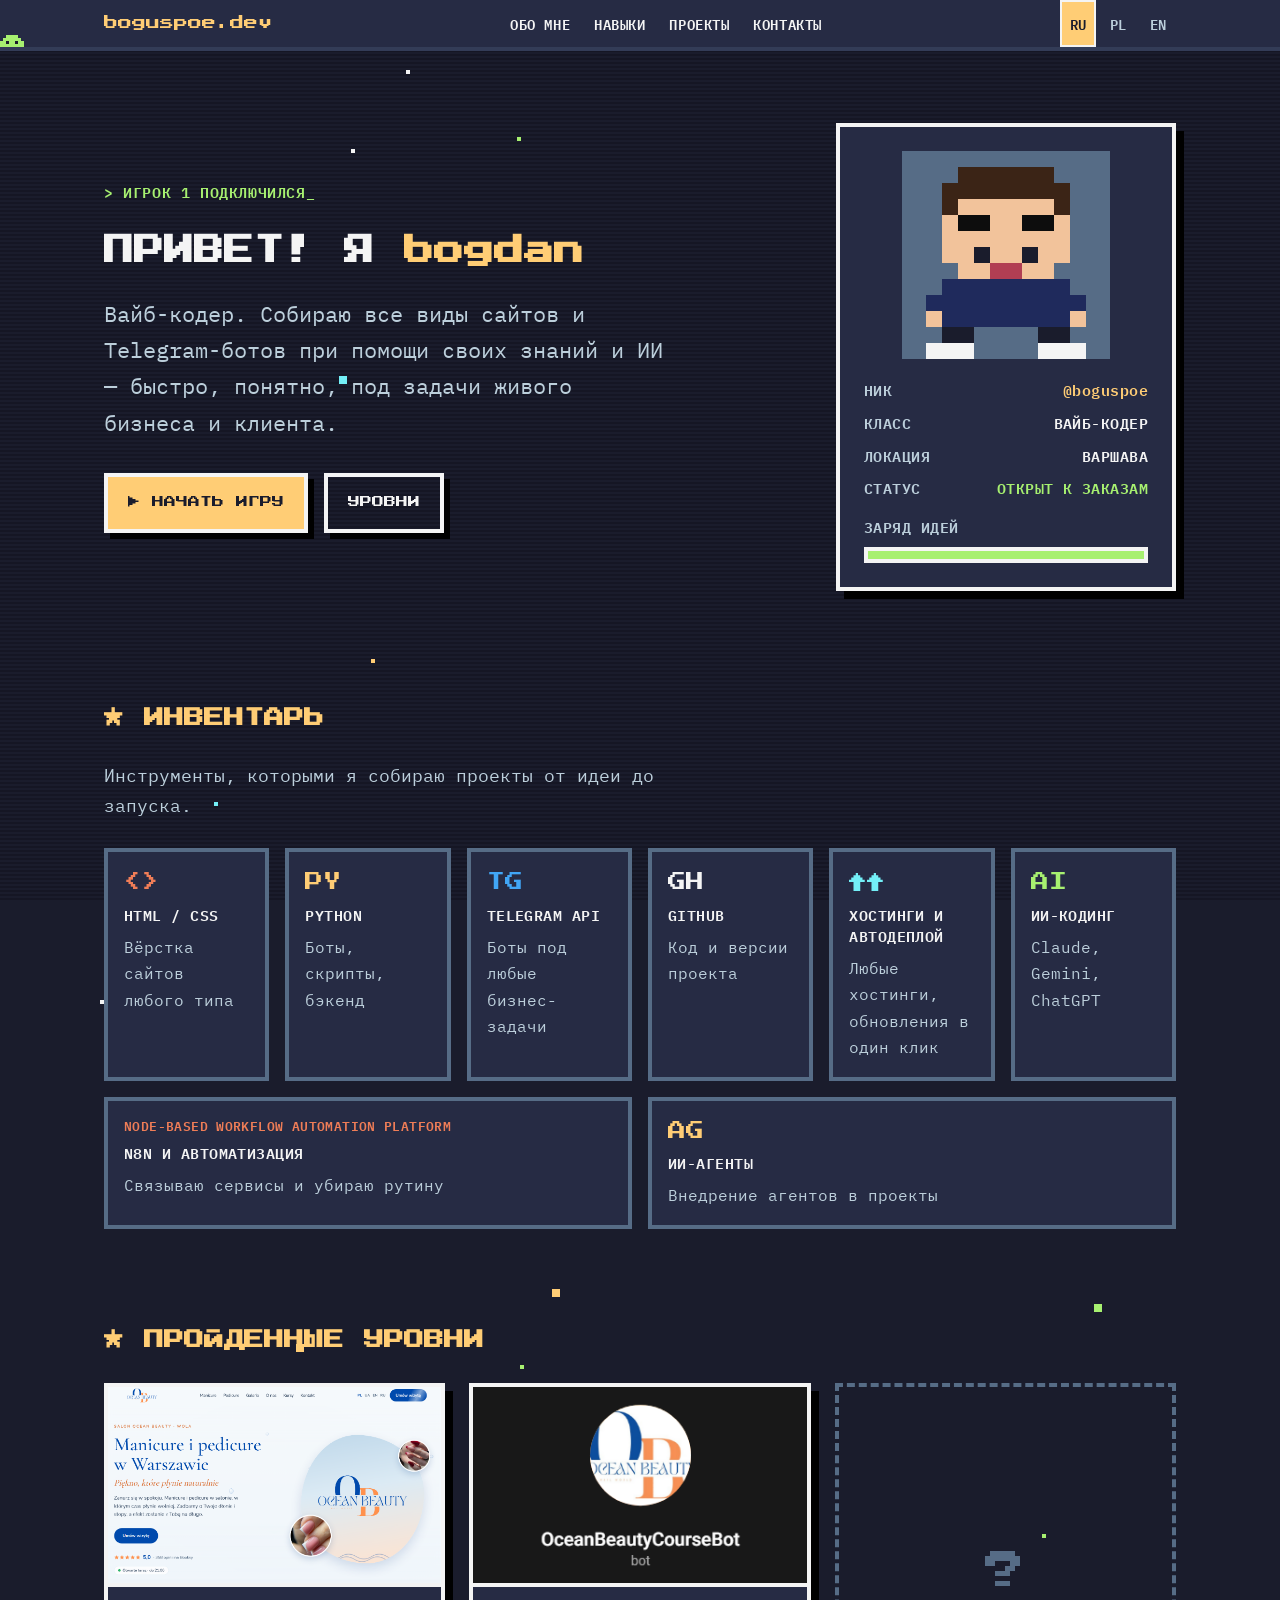
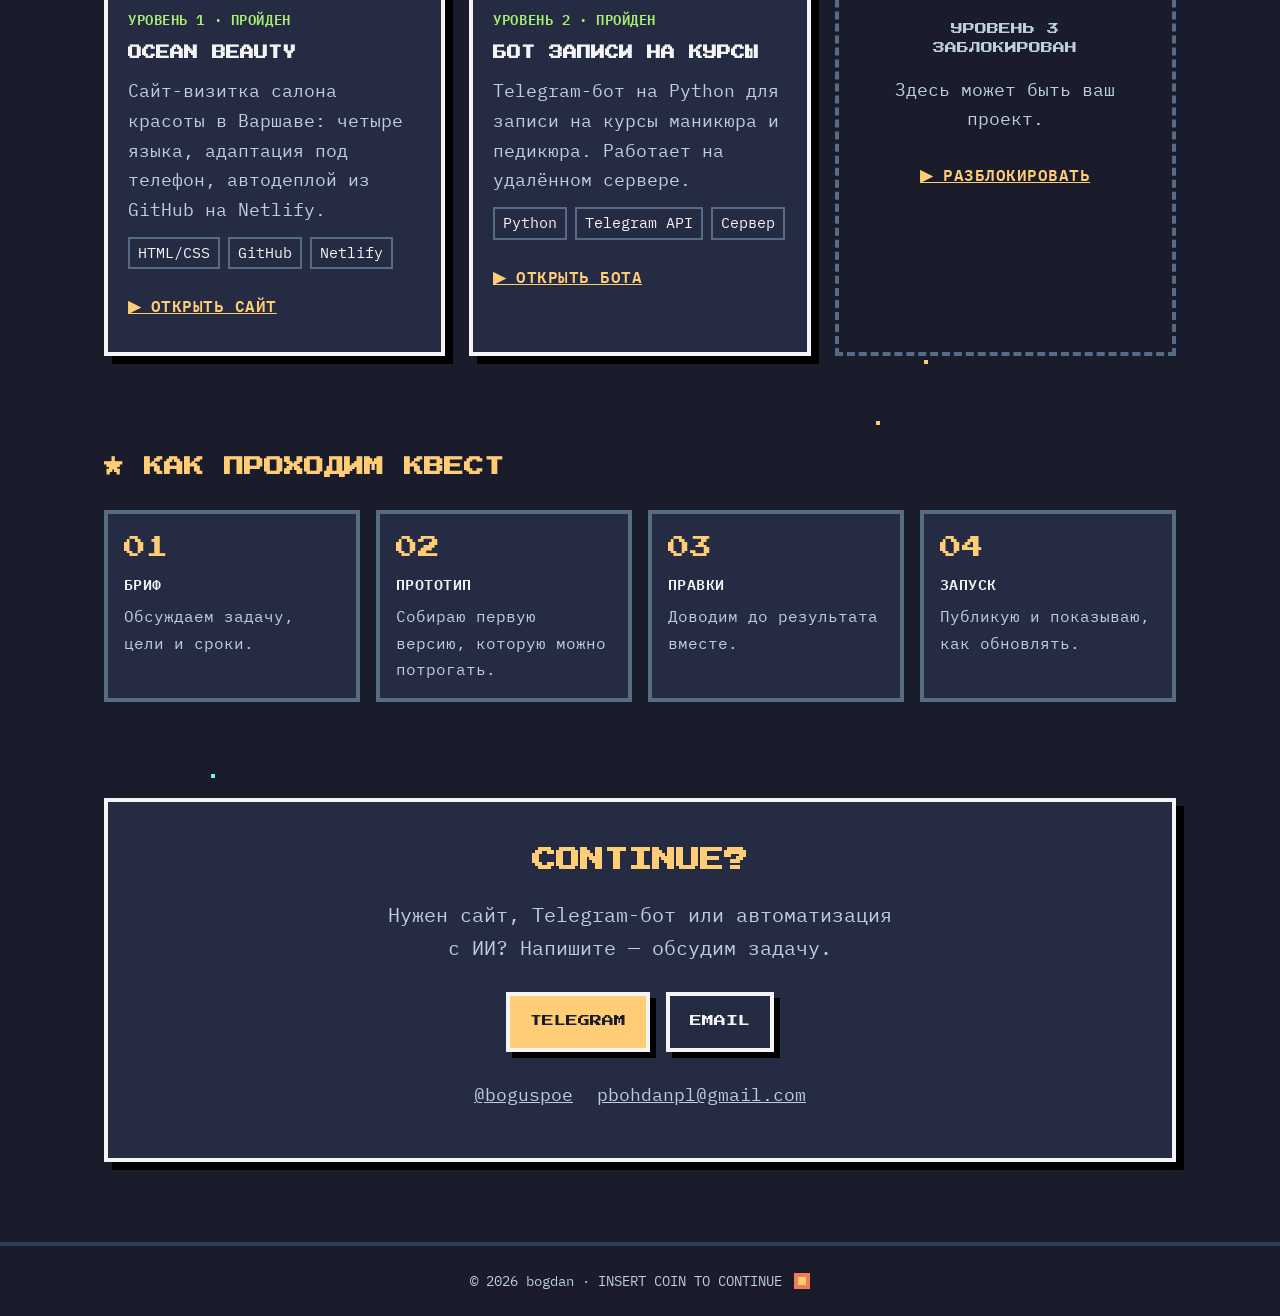
==== commit e297c4d9: "Читаемый шрифт для текста: IBM Plex Mono, пиксельный только для заголовков Co-Authored-By: Claude Op" ====
--- a/index.html
+++ b/index.html
@@ -24,8 +24,8 @@
 <link rel="icon" href="data:image/svg+xml,%3Csvg xmlns='http://www.w3.org/2000/svg' viewBox='0 0 8 8' shape-rendering='crispEdges'%3E%3Crect width='8' height='8' fill='%231a1c2c'/%3E%3Crect x='2' y='1' width='4' height='2' fill='%233b2416'/%3E%3Crect x='2' y='3' width='4' height='2' fill='%23f2c39b'/%3E%3Crect x='3' y='3' width='1' height='1' fill='%231a1c2c'/%3E%3Crect x='5' y='3' width='1' height='1' fill='%231a1c2c'/%3E%3Crect x='1' y='5' width='6' height='3' fill='%231f2a5c'/%3E%3C/svg%3E">
 <link rel="preconnect" href="https://fonts.googleapis.com">
 <link rel="preconnect" href="https://fonts.gstatic.com" crossorigin>
-<link href="https://fonts.googleapis.com/css2?family=Press+Start+2P&family=Pixelify+Sans:wght@400;600&display=swap" rel="stylesheet">
-<link rel="stylesheet" href="/style.css?v=202611021357">
+<link href="https://fonts.googleapis.com/css2?family=IBM+Plex+Mono:wght@400;600&family=Press+Start+2P&display=swap" rel="stylesheet">
+<link rel="stylesheet" href="/style.css?v=202611021817">
 </head>
 <body data-secret="СЕКРЕТ НАЙДЕН! +1 ЖИЗНЬ">
 <div class="page">
@@ -155,6 +155,6 @@
     <span class="coin" aria-hidden="true"></span>
   </footer>
 </div>
-<script src="/site.js?v=202611021357"></script>
+<script src="/site.js?v=202611021817"></script>
 </body>
 </html>
--- a/style.css
+++ b/style.css
@@ -2,10 +2,11 @@
   --bg:#1a1c2c; --panel:#262b44; --line:#333c57; --slate:#566c86;
   --text:#f4f4f4; --muted:#bccfdb; --accent:#ffcd75; --green:#a7f070;
   --pixel:'Press Start 2P', monospace;
+  --body:'IBM Plex Mono', ui-monospace, Menlo, Consolas, monospace;
 }
 *{box-sizing:border-box}
 html{scroll-behavior:smooth}
-body{margin:0;background:var(--bg);color:var(--text);font-family:'Pixelify Sans',monospace;font-size:18px;line-height:1.5;-webkit-font-smoothing:none}
+body{margin:0;background:var(--bg);color:var(--text);font-family:var(--body);font-size:18px;line-height:1.65}
 a{color:inherit}
 .page{position:relative;overflow:hidden;min-height:100vh}
 .px{font-family:var(--pixel)}
@@ -20,10 +21,10 @@
 header{position:relative;z-index:1;border-bottom:4px solid var(--line);background:var(--panel);overflow:hidden}
 nav{display:flex;flex-wrap:wrap;align-items:center;justify-content:space-between;gap:12px 24px;padding-top:16px;padding-bottom:16px}
 .logo{font-family:var(--pixel);font-size:14px;color:var(--accent);text-decoration:none}
-.menu{display:flex;flex-wrap:wrap;gap:4px 20px;font-family:var(--pixel);font-size:10px}
+.menu{display:flex;flex-wrap:wrap;gap:4px 24px;font-family:var(--body);font-weight:600;font-size:14px;letter-spacing:.04em}
 .menu a{text-decoration:none;padding:12px 0}
 .menu a:hover{color:var(--accent)}
-.langs{display:flex;gap:4px;font-family:var(--pixel);font-size:10px}
+.langs{display:flex;gap:4px;font-family:var(--body);font-weight:600;font-size:14px}
 .langs a{text-decoration:none;padding:10px 8px;border:2px solid transparent;color:var(--muted)}
 .langs a:hover{color:var(--accent)}
 .langs a[aria-current="true"]{color:var(--bg);background:var(--accent);border-color:var(--text)}
@@ -37,7 +38,7 @@
 /* герой */
 .hero{display:flex;flex-wrap:wrap;align-items:center;gap:48px;padding:72px 0 64px}
 .hero-text{flex:1 1 340px;min-width:0;display:flex;flex-direction:column;gap:24px}
-.hello{margin:0;font-family:var(--pixel);font-size:11px;color:var(--green)}
+.hello{margin:0;font-weight:600;font-size:15px;letter-spacing:.04em;color:var(--green)}
 h1{margin:0;font-family:var(--pixel);font-size:30px;line-height:1.4}
 h1 span{color:var(--accent)}
 .intro{margin:0;font-size:22px;color:var(--muted);max-width:560px}
@@ -52,7 +53,7 @@
 .char{flex:0 1 340px;min-width:260px;background:var(--panel);border:4px solid var(--text);box-shadow:8px 8px 0 #000;padding:24px;display:flex;flex-direction:column;align-items:center;gap:20px}
 .avatar-frame{background:var(--slate);padding:16px 8px 0;overflow:hidden}
 .avatar{width:192px;height:192px;display:grid;grid-template-columns:repeat(12,1fr);grid-template-rows:repeat(12,1fr);animation:px-bob 1.2s steps(1) infinite}
-.stats{width:100%;display:flex;flex-direction:column;gap:10px;font-family:var(--pixel);font-size:10px}
+.stats{width:100%;display:flex;flex-direction:column;gap:8px;font-weight:600;font-size:15px;letter-spacing:.03em}
 .stat{display:flex;justify-content:space-between;gap:8px}
 .stat .k{color:var(--muted);flex:none}
 .stat > :last-child{text-align:right}
@@ -64,8 +65,8 @@
 .row{display:flex;flex-wrap:wrap;gap:16px}
 .skill{flex:1 1 160px;background:var(--panel);border:4px solid var(--slate);padding:16px;display:flex;flex-direction:column;gap:8px}
 .skill .ic{font-family:var(--pixel);font-size:18px;line-height:1.6}
-.skill .ic.small{font-size:9px}
-.skill .nm{font-family:var(--pixel);font-size:11px;line-height:1.6}
+.skill .ic.small{font-family:var(--body);font-weight:600;font-size:13px;line-height:1.4;letter-spacing:.03em}
+.skill .nm{font-weight:600;font-size:15px;line-height:1.4;letter-spacing:.03em}
 .skill .ds{font-size:16px;color:var(--muted)}
 
 .projects{display:flex;flex-wrap:wrap;gap:24px}
@@ -73,12 +74,12 @@
 .card:hover{transform:translate(-4px,-4px);box-shadow:12px 12px 0 #000}
 .card img{display:block;width:100%;height:200px;border-bottom:4px solid var(--text)}
 .card .body{padding:20px;display:flex;flex-direction:column;gap:12px}
-.lvl{font-family:var(--pixel);font-size:10px;color:var(--green)}
+.lvl{font-weight:600;font-size:14px;letter-spacing:.04em;color:var(--green)}
 h3{margin:0;font-family:var(--pixel);font-size:14px;line-height:1.6}
 .card p{margin:0;color:var(--muted)}
 .tags{display:flex;flex-wrap:wrap;gap:8px;font-size:15px}
 .tags span{border:2px solid var(--slate);padding:2px 8px}
-.go{font-family:var(--pixel);font-size:11px;color:var(--accent);padding:12px 0}
+.go{font-weight:600;font-size:16px;letter-spacing:.03em;color:var(--accent);padding:12px 0}
 .locked{flex:1 1 300px;min-width:0;border:4px dashed var(--slate);display:flex;flex-direction:column;align-items:center;justify-content:center;gap:16px;padding:32px 20px;text-align:center;min-height:280px}
 .locked .q{font-family:var(--pixel);font-size:40px;color:var(--slate)}
 .locked .t{font-family:var(--pixel);font-size:12px;color:var(--muted);line-height:1.6}
@@ -87,7 +88,7 @@
 .steps{margin:0;padding:0;list-style:none}
 .step{flex:1 1 220px;background:var(--panel);border:4px solid var(--slate);padding:16px;display:flex;flex-direction:column;gap:8px}
 .step .n{font-family:var(--pixel);font-size:22px;color:var(--accent)}
-.step .nm{font-family:var(--pixel);font-size:11px;line-height:1.6}
+.step .nm{font-weight:600;font-size:15px;line-height:1.4;letter-spacing:.03em}
 .step .ds{font-size:16px;color:var(--muted)}
 
 /* контакты */
@@ -98,7 +99,7 @@
 .handles{display:flex;flex-wrap:wrap;justify-content:center;gap:4px 24px;font-size:18px}
 .handles a{color:var(--muted);padding:8px 0;word-break:break-all}
 
-footer{position:relative;z-index:1;border-top:4px solid var(--line);padding:24px;display:flex;flex-wrap:wrap;align-items:center;justify-content:center;gap:12px;text-align:center;font-family:var(--pixel);font-size:10px;color:var(--muted);line-height:1.8}
+footer{position:relative;z-index:1;border-top:4px solid var(--line);padding:24px;display:flex;flex-wrap:wrap;align-items:center;justify-content:center;gap:12px;text-align:center;font-size:14px;color:var(--muted);line-height:1.6}
 .coin{display:inline-block;width:16px;height:16px;background:var(--accent);border:4px solid #ef7d57;animation:px-coin .8s steps(1) infinite}
 
 /* секрет: код Konami */
@@ -118,14 +119,14 @@
 @media (max-width:600px){
   :root{--muted:#e3ebf1}
   .scan{opacity:.35}
-  .stats,.lvl,footer{font-size:11px}
+  .stats{font-size:15px}
   .skill .ds,.step .ds{font-size:17px}
   nav{gap:4px;padding-top:12px;padding-bottom:4px}
   .logo{flex:1}
-  .langs{order:2;font-size:9px}
+  .langs{order:2;font-size:13px}
   .langs a{padding:6px}
   .menu{order:3}
-  .menu{width:100%;flex-wrap:nowrap;justify-content:space-between;gap:8px;font-size:9px}
+  .menu{width:100%;flex-wrap:nowrap;justify-content:space-between;gap:8px;font-size:13px;letter-spacing:.02em}
   .menu a{padding:14px 0;white-space:nowrap}
   h1{font-size:22px}
   h2{font-size:16px}
@@ -134,7 +135,7 @@
   .char{min-width:0;width:100%}
 }
 @media (max-width:360px){
-  .menu{font-size:8px;gap:4px}
+  .menu{font-size:12px;gap:4px;letter-spacing:0}
 }
 @media (prefers-reduced-motion:reduce){
   *{animation:none !important}
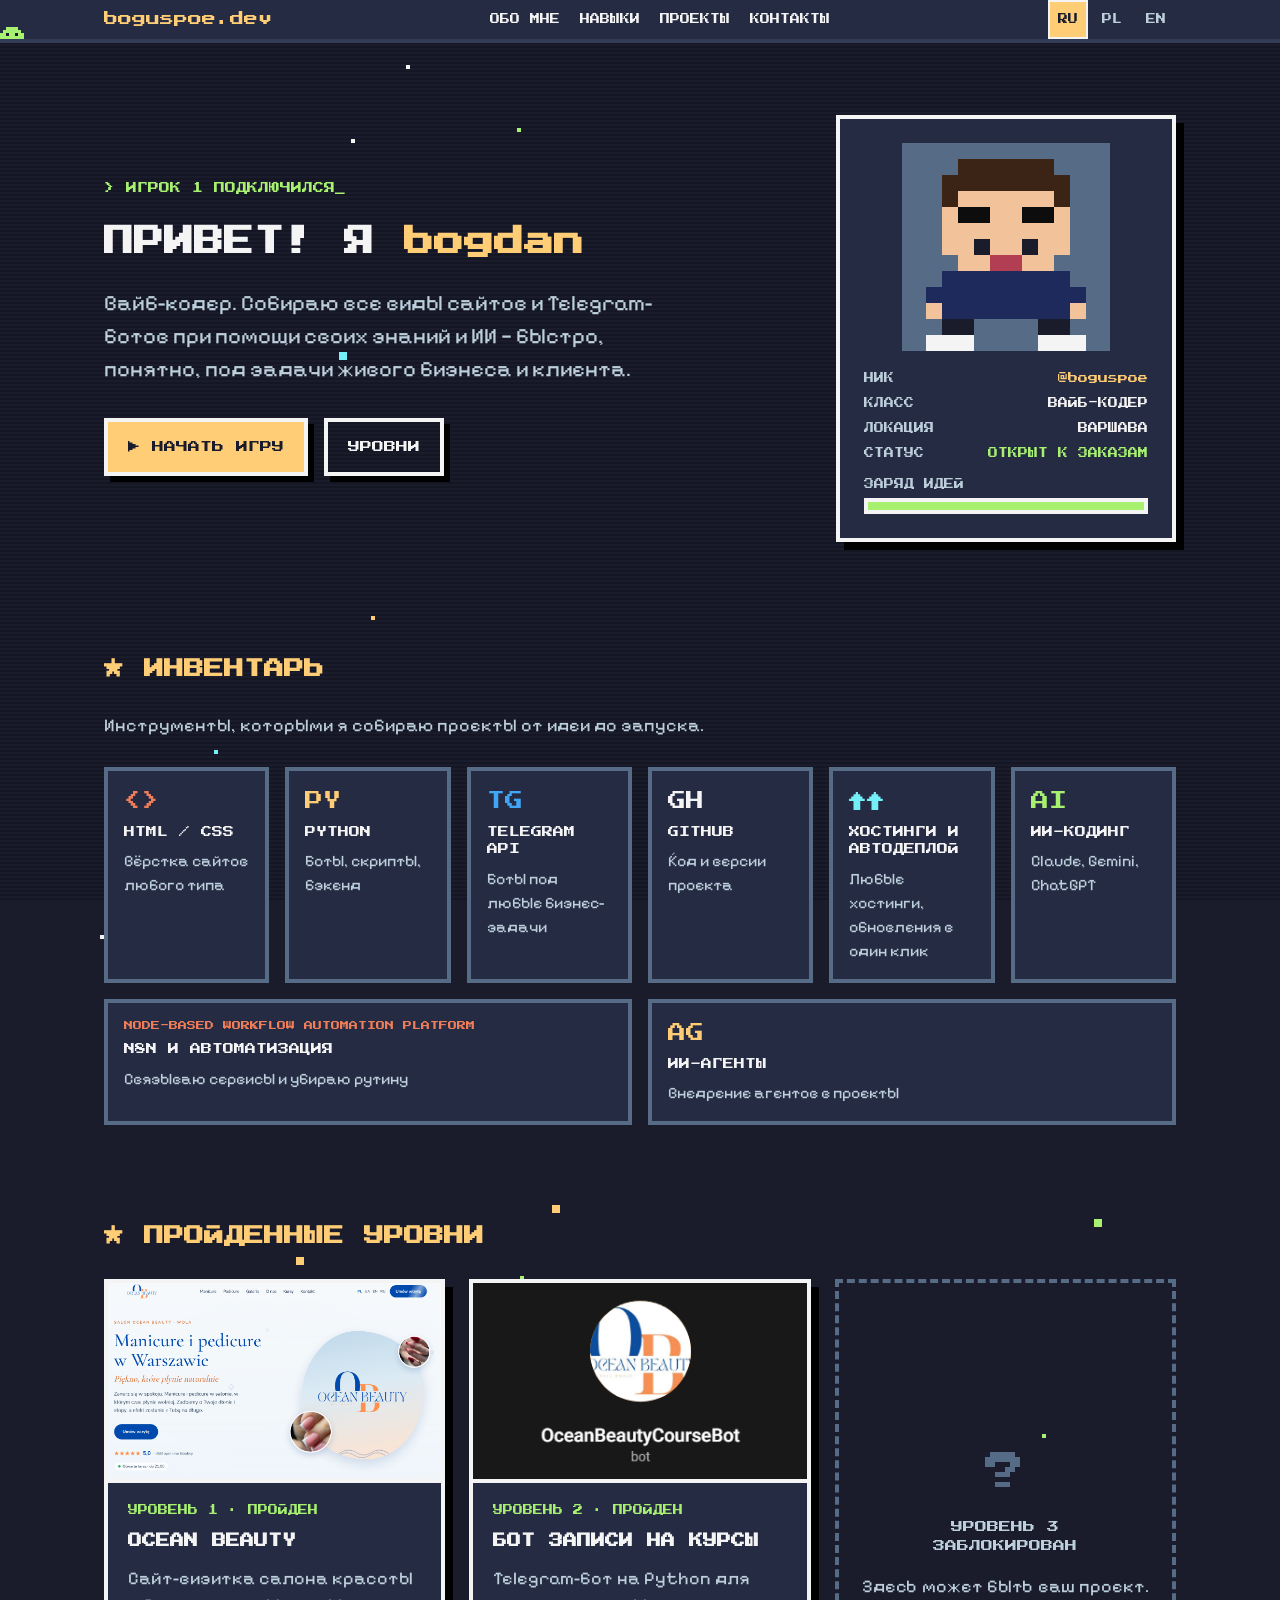
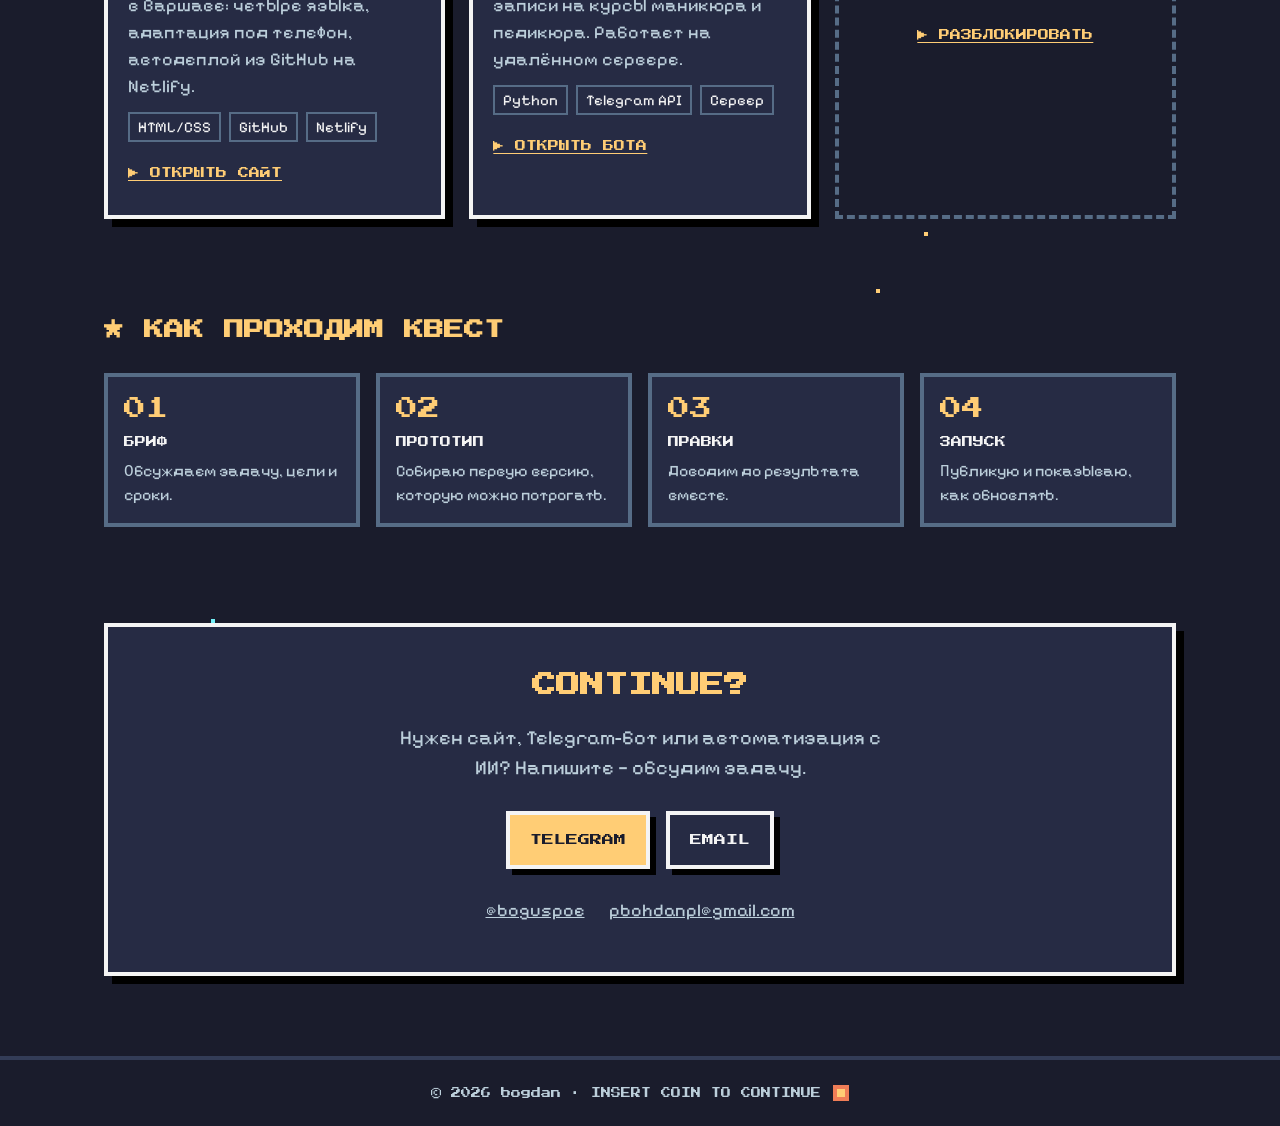
==== commit 26a4d2ab: "Revert "Читаемый шрифт для текста: IBM Plex Mono, пиксельный только для заголовков" This reverts com" ====
--- a/index.html
+++ b/index.html
@@ -24,8 +24,8 @@
 <link rel="icon" href="data:image/svg+xml,%3Csvg xmlns='http://www.w3.org/2000/svg' viewBox='0 0 8 8' shape-rendering='crispEdges'%3E%3Crect width='8' height='8' fill='%231a1c2c'/%3E%3Crect x='2' y='1' width='4' height='2' fill='%233b2416'/%3E%3Crect x='2' y='3' width='4' height='2' fill='%23f2c39b'/%3E%3Crect x='3' y='3' width='1' height='1' fill='%231a1c2c'/%3E%3Crect x='5' y='3' width='1' height='1' fill='%231a1c2c'/%3E%3Crect x='1' y='5' width='6' height='3' fill='%231f2a5c'/%3E%3C/svg%3E">
 <link rel="preconnect" href="https://fonts.googleapis.com">
 <link rel="preconnect" href="https://fonts.gstatic.com" crossorigin>
-<link href="https://fonts.googleapis.com/css2?family=IBM+Plex+Mono:wght@400;600&family=Press+Start+2P&display=swap" rel="stylesheet">
-<link rel="stylesheet" href="/style.css?v=202611021817">
+<link href="https://fonts.googleapis.com/css2?family=Press+Start+2P&family=Pixelify+Sans:wght@400;600&display=swap" rel="stylesheet">
+<link rel="stylesheet" href="/style.css?v=202611021357">
 </head>
 <body data-secret="СЕКРЕТ НАЙДЕН! +1 ЖИЗНЬ">
 <div class="page">
@@ -155,6 +155,6 @@
     <span class="coin" aria-hidden="true"></span>
   </footer>
 </div>
-<script src="/site.js?v=202611021817"></script>
+<script src="/site.js?v=202611021357"></script>
 </body>
 </html>
--- a/style.css
+++ b/style.css
@@ -2,11 +2,10 @@
   --bg:#1a1c2c; --panel:#262b44; --line:#333c57; --slate:#566c86;
   --text:#f4f4f4; --muted:#bccfdb; --accent:#ffcd75; --green:#a7f070;
   --pixel:'Press Start 2P', monospace;
-  --body:'IBM Plex Mono', ui-monospace, Menlo, Consolas, monospace;
 }
 *{box-sizing:border-box}
 html{scroll-behavior:smooth}
-body{margin:0;background:var(--bg);color:var(--text);font-family:var(--body);font-size:18px;line-height:1.65}
+body{margin:0;background:var(--bg);color:var(--text);font-family:'Pixelify Sans',monospace;font-size:18px;line-height:1.5;-webkit-font-smoothing:none}
 a{color:inherit}
 .page{position:relative;overflow:hidden;min-height:100vh}
 .px{font-family:var(--pixel)}
@@ -21,10 +20,10 @@
 header{position:relative;z-index:1;border-bottom:4px solid var(--line);background:var(--panel);overflow:hidden}
 nav{display:flex;flex-wrap:wrap;align-items:center;justify-content:space-between;gap:12px 24px;padding-top:16px;padding-bottom:16px}
 .logo{font-family:var(--pixel);font-size:14px;color:var(--accent);text-decoration:none}
-.menu{display:flex;flex-wrap:wrap;gap:4px 24px;font-family:var(--body);font-weight:600;font-size:14px;letter-spacing:.04em}
+.menu{display:flex;flex-wrap:wrap;gap:4px 20px;font-family:var(--pixel);font-size:10px}
 .menu a{text-decoration:none;padding:12px 0}
 .menu a:hover{color:var(--accent)}
-.langs{display:flex;gap:4px;font-family:var(--body);font-weight:600;font-size:14px}
+.langs{display:flex;gap:4px;font-family:var(--pixel);font-size:10px}
 .langs a{text-decoration:none;padding:10px 8px;border:2px solid transparent;color:var(--muted)}
 .langs a:hover{color:var(--accent)}
 .langs a[aria-current="true"]{color:var(--bg);background:var(--accent);border-color:var(--text)}
@@ -38,7 +37,7 @@
 /* герой */
 .hero{display:flex;flex-wrap:wrap;align-items:center;gap:48px;padding:72px 0 64px}
 .hero-text{flex:1 1 340px;min-width:0;display:flex;flex-direction:column;gap:24px}
-.hello{margin:0;font-weight:600;font-size:15px;letter-spacing:.04em;color:var(--green)}
+.hello{margin:0;font-family:var(--pixel);font-size:11px;color:var(--green)}
 h1{margin:0;font-family:var(--pixel);font-size:30px;line-height:1.4}
 h1 span{color:var(--accent)}
 .intro{margin:0;font-size:22px;color:var(--muted);max-width:560px}
@@ -53,7 +52,7 @@
 .char{flex:0 1 340px;min-width:260px;background:var(--panel);border:4px solid var(--text);box-shadow:8px 8px 0 #000;padding:24px;display:flex;flex-direction:column;align-items:center;gap:20px}
 .avatar-frame{background:var(--slate);padding:16px 8px 0;overflow:hidden}
 .avatar{width:192px;height:192px;display:grid;grid-template-columns:repeat(12,1fr);grid-template-rows:repeat(12,1fr);animation:px-bob 1.2s steps(1) infinite}
-.stats{width:100%;display:flex;flex-direction:column;gap:8px;font-weight:600;font-size:15px;letter-spacing:.03em}
+.stats{width:100%;display:flex;flex-direction:column;gap:10px;font-family:var(--pixel);font-size:10px}
 .stat{display:flex;justify-content:space-between;gap:8px}
 .stat .k{color:var(--muted);flex:none}
 .stat > :last-child{text-align:right}
@@ -65,8 +64,8 @@
 .row{display:flex;flex-wrap:wrap;gap:16px}
 .skill{flex:1 1 160px;background:var(--panel);border:4px solid var(--slate);padding:16px;display:flex;flex-direction:column;gap:8px}
 .skill .ic{font-family:var(--pixel);font-size:18px;line-height:1.6}
-.skill .ic.small{font-family:var(--body);font-weight:600;font-size:13px;line-height:1.4;letter-spacing:.03em}
-.skill .nm{font-weight:600;font-size:15px;line-height:1.4;letter-spacing:.03em}
+.skill .ic.small{font-size:9px}
+.skill .nm{font-family:var(--pixel);font-size:11px;line-height:1.6}
 .skill .ds{font-size:16px;color:var(--muted)}
 
 .projects{display:flex;flex-wrap:wrap;gap:24px}
@@ -74,12 +73,12 @@
 .card:hover{transform:translate(-4px,-4px);box-shadow:12px 12px 0 #000}
 .card img{display:block;width:100%;height:200px;border-bottom:4px solid var(--text)}
 .card .body{padding:20px;display:flex;flex-direction:column;gap:12px}
-.lvl{font-weight:600;font-size:14px;letter-spacing:.04em;color:var(--green)}
+.lvl{font-family:var(--pixel);font-size:10px;color:var(--green)}
 h3{margin:0;font-family:var(--pixel);font-size:14px;line-height:1.6}
 .card p{margin:0;color:var(--muted)}
 .tags{display:flex;flex-wrap:wrap;gap:8px;font-size:15px}
 .tags span{border:2px solid var(--slate);padding:2px 8px}
-.go{font-weight:600;font-size:16px;letter-spacing:.03em;color:var(--accent);padding:12px 0}
+.go{font-family:var(--pixel);font-size:11px;color:var(--accent);padding:12px 0}
 .locked{flex:1 1 300px;min-width:0;border:4px dashed var(--slate);display:flex;flex-direction:column;align-items:center;justify-content:center;gap:16px;padding:32px 20px;text-align:center;min-height:280px}
 .locked .q{font-family:var(--pixel);font-size:40px;color:var(--slate)}
 .locked .t{font-family:var(--pixel);font-size:12px;color:var(--muted);line-height:1.6}
@@ -88,7 +87,7 @@
 .steps{margin:0;padding:0;list-style:none}
 .step{flex:1 1 220px;background:var(--panel);border:4px solid var(--slate);padding:16px;display:flex;flex-direction:column;gap:8px}
 .step .n{font-family:var(--pixel);font-size:22px;color:var(--accent)}
-.step .nm{font-weight:600;font-size:15px;line-height:1.4;letter-spacing:.03em}
+.step .nm{font-family:var(--pixel);font-size:11px;line-height:1.6}
 .step .ds{font-size:16px;color:var(--muted)}
 
 /* контакты */
@@ -99,7 +98,7 @@
 .handles{display:flex;flex-wrap:wrap;justify-content:center;gap:4px 24px;font-size:18px}
 .handles a{color:var(--muted);padding:8px 0;word-break:break-all}
 
-footer{position:relative;z-index:1;border-top:4px solid var(--line);padding:24px;display:flex;flex-wrap:wrap;align-items:center;justify-content:center;gap:12px;text-align:center;font-size:14px;color:var(--muted);line-height:1.6}
+footer{position:relative;z-index:1;border-top:4px solid var(--line);padding:24px;display:flex;flex-wrap:wrap;align-items:center;justify-content:center;gap:12px;text-align:center;font-family:var(--pixel);font-size:10px;color:var(--muted);line-height:1.8}
 .coin{display:inline-block;width:16px;height:16px;background:var(--accent);border:4px solid #ef7d57;animation:px-coin .8s steps(1) infinite}
 
 /* секрет: код Konami */
@@ -119,14 +118,14 @@
 @media (max-width:600px){
   :root{--muted:#e3ebf1}
   .scan{opacity:.35}
-  .stats{font-size:15px}
+  .stats,.lvl,footer{font-size:11px}
   .skill .ds,.step .ds{font-size:17px}
   nav{gap:4px;padding-top:12px;padding-bottom:4px}
   .logo{flex:1}
-  .langs{order:2;font-size:13px}
+  .langs{order:2;font-size:9px}
   .langs a{padding:6px}
   .menu{order:3}
-  .menu{width:100%;flex-wrap:nowrap;justify-content:space-between;gap:8px;font-size:13px;letter-spacing:.02em}
+  .menu{width:100%;flex-wrap:nowrap;justify-content:space-between;gap:8px;font-size:9px}
   .menu a{padding:14px 0;white-space:nowrap}
   h1{font-size:22px}
   h2{font-size:16px}
@@ -135,7 +134,7 @@
   .char{min-width:0;width:100%}
 }
 @media (max-width:360px){
-  .menu{font-size:12px;gap:4px;letter-spacing:0}
+  .menu{font-size:8px;gap:4px}
 }
 @media (prefers-reduced-motion:reduce){
   *{animation:none !important}
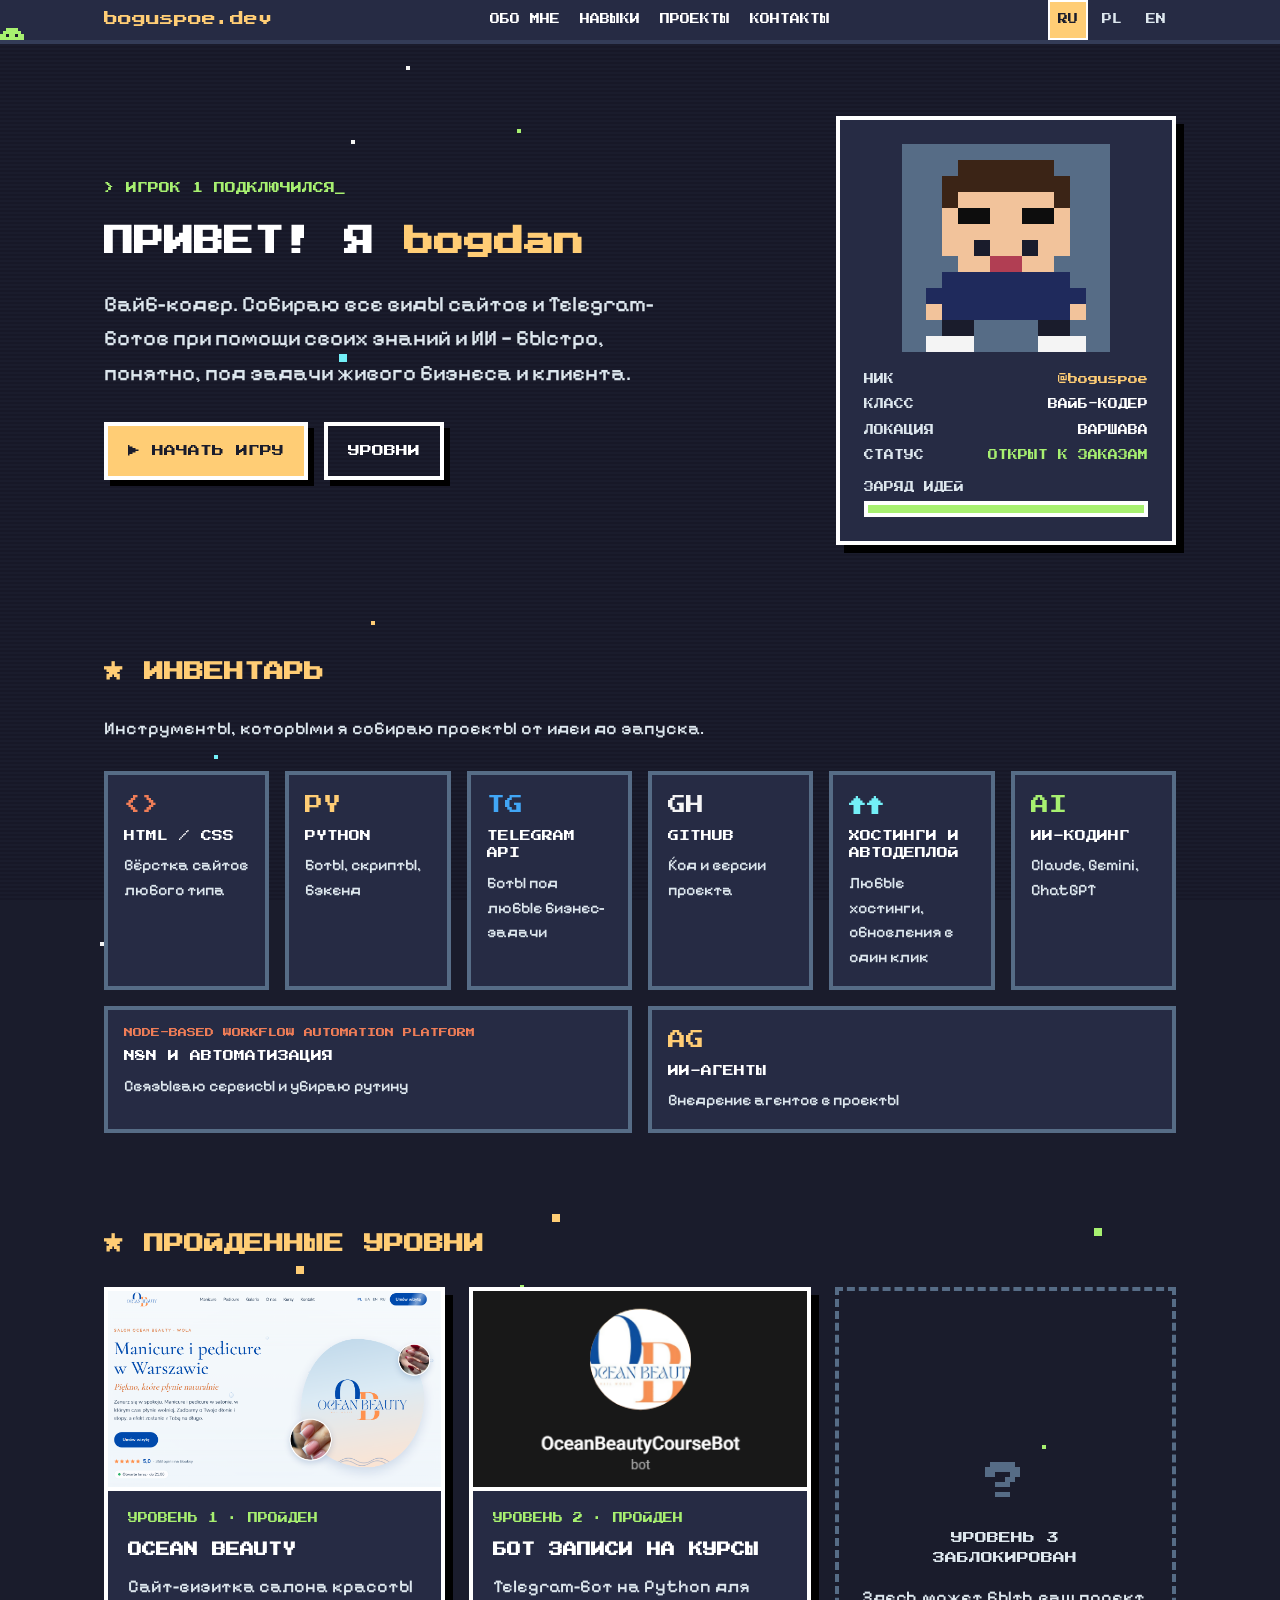
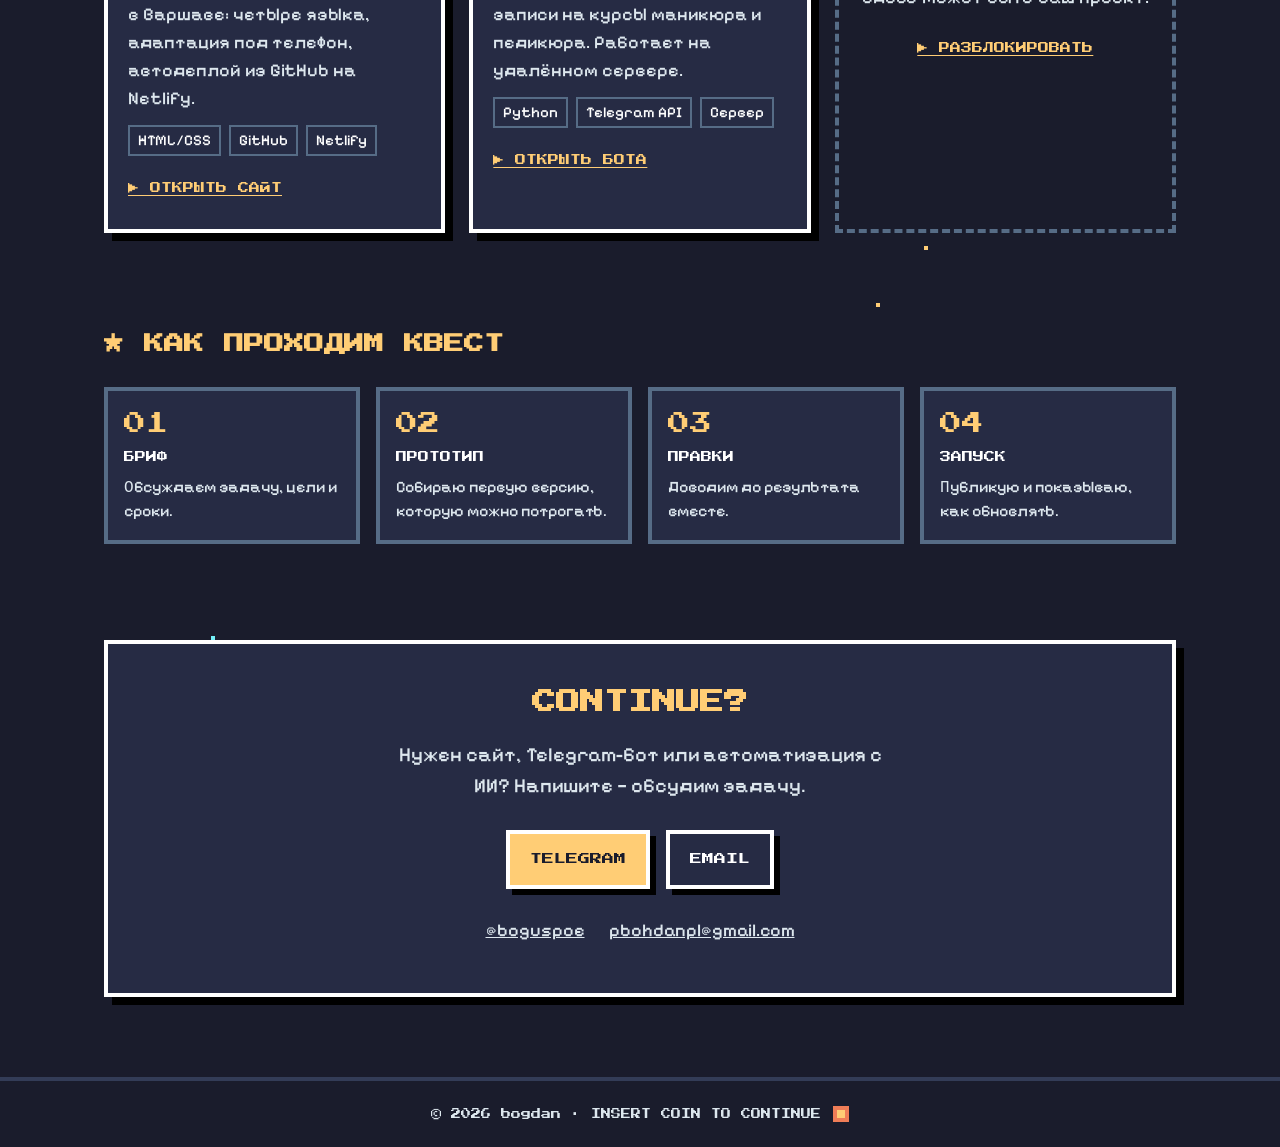
==== commit e3fed62a: "Пиксельный шрифт: светлее и чуть жирнее текст, мягче полоски фона Co-Authored-By: Claude Opus 5.5 <n" ====
--- a/index.html
+++ b/index.html
@@ -24,8 +24,8 @@
 <link rel="icon" href="data:image/svg+xml,%3Csvg xmlns='http://www.w3.org/2000/svg' viewBox='0 0 8 8' shape-rendering='crispEdges'%3E%3Crect width='8' height='8' fill='%231a1c2c'/%3E%3Crect x='2' y='1' width='4' height='2' fill='%233b2416'/%3E%3Crect x='2' y='3' width='4' height='2' fill='%23f2c39b'/%3E%3Crect x='3' y='3' width='1' height='1' fill='%231a1c2c'/%3E%3Crect x='5' y='3' width='1' height='1' fill='%231a1c2c'/%3E%3Crect x='1' y='5' width='6' height='3' fill='%231f2a5c'/%3E%3C/svg%3E">
 <link rel="preconnect" href="https://fonts.googleapis.com">
 <link rel="preconnect" href="https://fonts.gstatic.com" crossorigin>
-<link href="https://fonts.googleapis.com/css2?family=Press+Start+2P&family=Pixelify+Sans:wght@400;600&display=swap" rel="stylesheet">
-<link rel="stylesheet" href="/style.css?v=202611021357">
+<link href="https://fonts.googleapis.com/css2?family=Press+Start+2P&family=Pixelify+Sans:wght@400;500;600&display=swap" rel="stylesheet">
+<link rel="stylesheet" href="/style.css?v=202611021820">
 </head>
 <body data-secret="СЕКРЕТ НАЙДЕН! +1 ЖИЗНЬ">
 <div class="page">
@@ -155,6 +155,6 @@
     <span class="coin" aria-hidden="true"></span>
   </footer>
 </div>
-<script src="/site.js?v=202611021357"></script>
+<script src="/site.js?v=202611021820"></script>
 </body>
 </html>
--- a/style.css
+++ b/style.css
@@ -1,11 +1,11 @@
 :root{
   --bg:#1a1c2c; --panel:#262b44; --line:#333c57; --slate:#566c86;
-  --text:#f4f4f4; --muted:#bccfdb; --accent:#ffcd75; --green:#a7f070;
+  --text:#ffffff; --muted:#dde7ee; --accent:#ffcd75; --green:#a7f070;
   --pixel:'Press Start 2P', monospace;
 }
 *{box-sizing:border-box}
 html{scroll-behavior:smooth}
-body{margin:0;background:var(--bg);color:var(--text);font-family:'Pixelify Sans',monospace;font-size:18px;line-height:1.5;-webkit-font-smoothing:none}
+body{margin:0;background:var(--bg);color:var(--text);font-family:'Pixelify Sans',monospace;font-weight:500;font-size:18px;line-height:1.55;-webkit-font-smoothing:none}
 a{color:inherit}
 .page{position:relative;overflow:hidden;min-height:100vh}
 .px{font-family:var(--pixel)}
@@ -14,7 +14,7 @@
 /* фон: звёзды и ЭЛТ-полоски */
 .stars{position:absolute;inset:0;pointer-events:none;z-index:0}
 .stars i{position:absolute;display:block;animation:px-twinkle 2s steps(1) infinite}
-.scan{position:fixed;inset:0;pointer-events:none;z-index:0;background:repeating-linear-gradient(0deg,rgba(0,0,0,.18) 0,rgba(0,0,0,.18) 2px,transparent 2px,transparent 4px)}
+.scan{position:fixed;inset:0;pointer-events:none;z-index:0;opacity:.6;background:repeating-linear-gradient(0deg,rgba(0,0,0,.18) 0,rgba(0,0,0,.18) 2px,transparent 2px,transparent 4px)}
 
 /* шапка */
 header{position:relative;z-index:1;border-bottom:4px solid var(--line);background:var(--panel);overflow:hidden}
@@ -116,8 +116,8 @@
 @keyframes px-walk{0%{transform:translateX(-80px)}100%{transform:translateX(calc(100vw + 80px))}}
 
 @media (max-width:600px){
-  :root{--muted:#e3ebf1}
-  .scan{opacity:.35}
+  :root{--muted:#f0f4f7}
+  .scan{opacity:.25}
   .stats,.lvl,footer{font-size:11px}
   .skill .ds,.step .ds{font-size:17px}
   nav{gap:4px;padding-top:12px;padding-bottom:4px}
